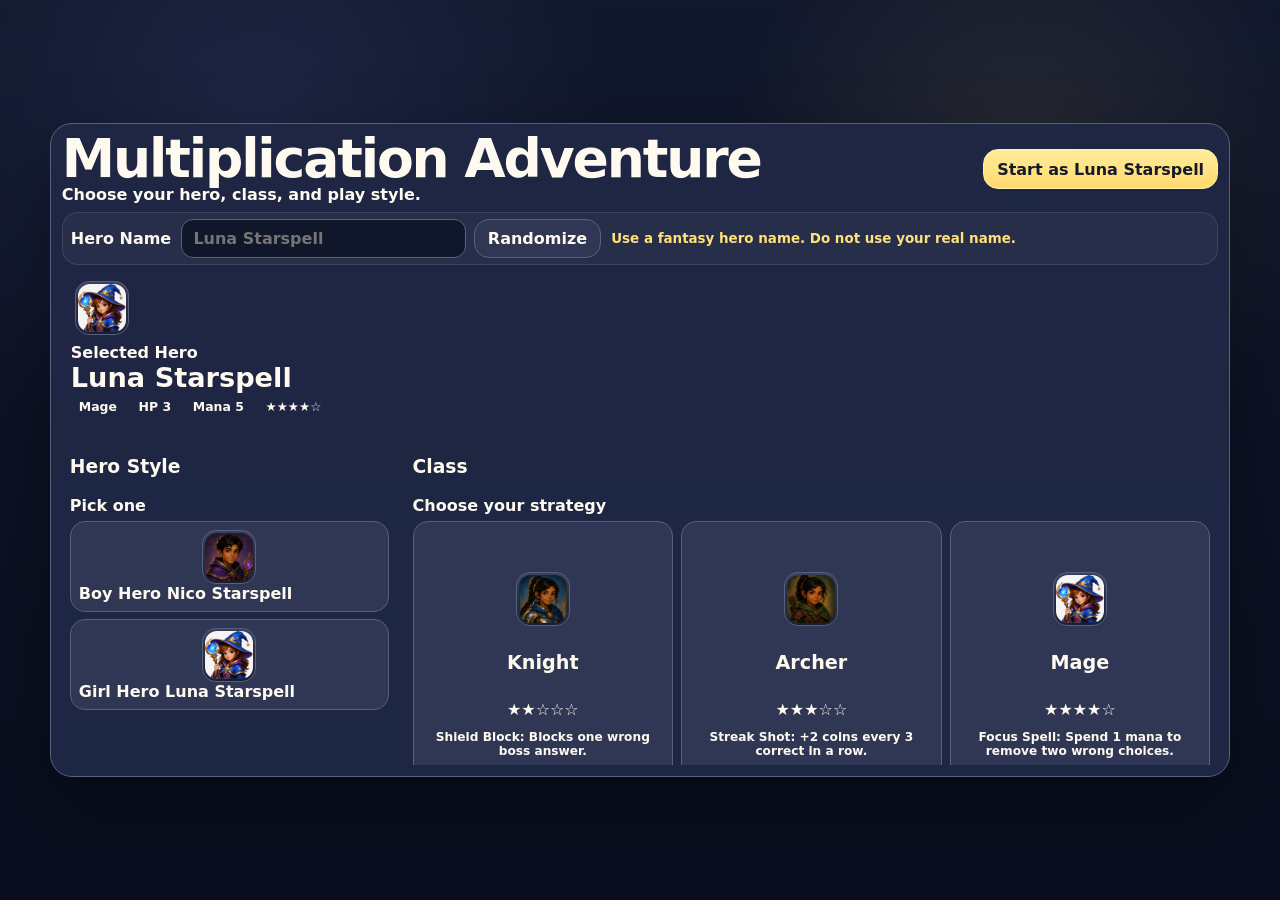
==== index.html @ 903a56d4 "Add files via upload" ====
<!doctype html>
<html lang="en">
<head>
  <meta charset="utf-8">
  <meta name="viewport" content="width=device-width, initial-scale=1">
  <title>Multiplication Adventure: Class Quest</title>
  <link rel="stylesheet" href="css/styles.css?v=29">
</head>
<body>
  <div id="app"></div>
  <script src="data/gameData.js?v=29"></script>
  <script src="js/storage.js?v=29"></script>
  <script src="js/mastery.js?v=29"></script>
  <script src="js/game.js?v=29"></script>
</body>
</html>
---- css/styles.css ----
:root{
  --bg:#0d1020;--panel:#202640;--panel2:#2c3350;--panel3:#38405f;--line:#56617f;
  --text:#fffaf0;--muted:#d6d2e6;--accent:#ffe07a;--accent2:#ffcf4a;--good:#4ee889;--bad:#ff6d7a;--warn:#ffe07a;
  --shadow:0 12px 35px #0008;--radius:18px;--font:system-ui,-apple-system,Segoe UI,Roboto,Arial,sans-serif;
}
*{box-sizing:border-box} html,body,#app{height:100%;margin:0} body{background:radial-gradient(circle at top,#1a2036,#0d1020 60%);color:var(--text);font-family:var(--font);font-weight:700;overflow:hidden}
button{font:inherit;font-weight:900;border:1px solid var(--line);border-radius:15px;background:#303754;color:var(--text);padding:.58rem .82rem;cursor:pointer}button:hover{filter:brightness(1.08)}button:disabled{opacity:.45;cursor:not-allowed}.primary{background:linear-gradient(#ffec9a,#ffda6d);color:#161a2a;border-color:#fff0a8}.danger{background:#6d3040;color:white}.ghost{background:#252b45}
.game{height:100dvh;display:grid;grid-template-rows:auto minmax(0,1fr) auto;gap:6px;padding:4px;overflow:hidden}.topbar,.statusbar{background:rgba(31,37,61,.98);border:1px solid var(--line);border-radius:18px;display:flex;align-items:center;justify-content:space-between;gap:8px;padding:6px 10px;min-height:54px}.top-left,.top-right,.statusbar{display:flex;gap:8px;align-items:center;flex-wrap:wrap}.statusbar{justify-content:space-around}.pill{display:inline-flex;align-items:center;gap:6px;border:1px solid var(--line);border-radius:999px;background:#2a304d;padding:.42rem .65rem;white-space:nowrap}.tiny-icon{width:22px;height:22px;object-fit:contain;background:#fff;border-radius:3px;vertical-align:middle}
.layout{min-height:0;display:grid;grid-template-columns:minmax(250px,21%) minmax(520px,1fr) minmax(280px,25%);gap:6px;overflow:hidden}.panel{min-height:0;display:grid;grid-template-rows:auto minmax(0,1fr);background:rgba(31,37,61,.96);border:1px solid var(--line);border-radius:18px;overflow:hidden}.panel-title{padding:8px 10px;border-bottom:1px solid var(--line);font-size:1.08rem;font-weight:1000}.panel-body{min-height:0;overflow:auto;padding:12px;-webkit-overflow-scrolling:touch}.center-panel .panel-body{padding:0}.center-pad{padding:12px;min-height:100%}.muted{color:var(--muted);font-weight:650}.good{color:var(--good);font-weight:1000}.bad{color:var(--bad);font-weight:1000}.warn{color:var(--warn);font-weight:1000}.divider{border-top:1px solid #ffffff22;margin:10px 0}.row{display:flex;align-items:center;gap:8px;flex-wrap:wrap}.stack{display:flex;flex-direction:column;gap:10px}.grid2{display:grid;grid-template-columns:repeat(2,minmax(0,1fr));gap:12px}.card{background:var(--panel2);border:1px solid var(--line);border-radius:18px;padding:12px}.card h3{margin:.3rem 0}.menu-card{min-height:190px;display:flex;flex-direction:column;gap:10px}.menu-art{height:92px;border-radius:14px;background:#39405e;display:flex;align-items:center;justify-content:center;overflow:hidden}.menu-art img{width:100%;height:100%;object-fit:cover}.menu-art.contain img{object-fit:contain;background:#fff}.gear-row{display:grid;grid-template-columns:minmax(85px,1fr) minmax(90px,1fr) auto;align-items:center;gap:8px;border-bottom:1px solid #ffffff20;padding:6px 0}.gear-row b{text-align:right}.gear-row img{width:24px;height:24px;object-fit:contain;background:#fff;border-radius:3px}
.hero-title{font-size:1.45rem;margin:.35rem 0}.hero-subtitle{font-size:.95rem;margin:.2rem 0}.portrait-stack{--pw:280px;--ph:150px;width:var(--pw);height:var(--ph);max-width:100%;position:relative;margin:auto;display:flex;align-items:center;justify-content:center;border:1px solid var(--line);border-radius:18px;background:linear-gradient(180deg,#424967,#2c3350);overflow:hidden}.portrait-stack.big{--pw:300px;--ph:158px}.portrait-stack.medium{--pw:230px;--ph:124px}.portrait-stack.small{--pw:150px;--ph:84px}.portrait-core{position:relative;z-index:3}.hero-img{width:calc(var(--ph)*.68);height:calc(var(--ph)*.68);object-fit:cover;border-radius:12px;box-shadow:0 4px 12px #0009}.aura-css{position:absolute;z-index:1;left:8%;right:8%;top:16%;bottom:16%;border-radius:999px;filter:blur(10px) saturate(1.35);opacity:.78;mix-blend-mode:screen;background:radial-gradient(ellipse at center,var(--aura1,#fff59d) 0 15%,var(--aura2,#ff7043) 42%,transparent 74%)}.frame-css{position:absolute;z-index:5;inset:7px;border-radius:15px;pointer-events:none}.frame-css:before{content:"";position:absolute;inset:0;border-radius:inherit;border:6px solid var(--frame1,#f2b93b);box-shadow:0 0 0 2px var(--frame2,#fff1a7) inset,0 0 12px var(--frame1,#f2b93b)}.frame-css:after{content:"";position:absolute;left:20%;right:20%;top:-2px;height:11px;border-radius:999px;background:linear-gradient(90deg,transparent,var(--frame2,#fff),transparent);box-shadow:0 calc(var(--ph) - 18px) 0 0 var(--frame2,#fff);opacity:.9}.trail-img{position:absolute;z-index:0;bottom:10%;left:12%;width:76%;height:30%;object-fit:fill;opacity:.65;pointer-events:none}.pet-img{position:absolute;z-index:6;right:4px;bottom:4px;width:38px;height:38px;object-fit:contain;filter:drop-shadow(0 3px 5px #0008)}
.aura-sparkle_aura{--aura1:#ffffff;--aura2:#fff176}.aura-fire_aura{--aura1:#ffd166;--aura2:#ff5a36}.aura-ice_aura{--aura1:#d9fbff;--aura2:#5bbcff}.aura-nature_aura{--aura1:#c5ff80;--aura2:#38d86d}.aura-lightning_aura{--aura1:#fff77a;--aura2:#55b7ff}.aura-shadow_aura{--aura1:#9b6bff;--aura2:#241133}.aura-royal_aura{--aura1:#ffe27a;--aura2:#8e55ff}.aura-rainbow_aura{--aura1:#ffed75;--aura2:#62d4ff}.aura-pink_sparkle_aura{--aura1:#ffd2f1;--aura2:#ff5cc8}.aura-galaxy_aura{--aura1:#74e4ff;--aura2:#6b3cff}.aura-bright_sparkle_aura{--aura1:#ffffff;--aura2:#ffe27a}
.frame-gold_frame{--frame1:#f2b93b;--frame2:#fff1a7}.frame-silver_frame{--frame1:#cfd7e8;--frame2:#fff}.frame-blue_frame{--frame1:#79b8ff;--frame2:#d8efff}.frame-green_frame{--frame1:#75e082;--frame2:#e1ffd8}.frame-purple_frame{--frame1:#b794ff;--frame2:#f0d9ff}.frame-pink_frame{--frame1:#ff96d5;--frame2:#ffe1f4}.frame-red_fire_frame{--frame1:#ff6a3d;--frame2:#ffd38a}.frame-ice_frame{--frame1:#9eeaff;--frame2:#fff}.frame-rainbow_frame{--frame1:#ffe266;--frame2:#8efcff}.frame-shadow_frame{--frame1:#6c4b93;--frame2:#c6a4ff}.frame-galaxy_frame{--frame1:#5d73ff;--frame2:#d78cff}
.icon-token{height:92px;width:92px;margin:auto;border-radius:14px;border:1px solid var(--line);background:#151a2c;display:flex;align-items:center;justify-content:center;overflow:hidden;position:relative}.icon-token img{max-width:100%;max-height:100%;object-fit:contain}.frame-token .frame-css{inset:14px;border-radius:10px}.frame-token .frame-css:before{border-width:5px}.frame-token .frame-css:after{display:none}.frame-token:after{content:"";position:absolute;inset:34% 22%;border:1px solid #ffffff25;border-radius:8px;background:#0b1020}.aura-token:before{content:"";position:absolute;inset:19%;border-radius:999px;filter:blur(6px);background:radial-gradient(ellipse at center,transparent 28%,var(--aura1,#fff176) 48%,var(--aura2,#ff7043) 70%,transparent 82%)}.aura-token:after{content:"";position:absolute;width:26%;height:26%;border-radius:999px;background:radial-gradient(circle,#fff,#fff0 70%)}
.tabs{display:flex;gap:7px;flex-wrap:wrap;margin-bottom:12px;position:sticky;top:0;z-index:4;background:rgba(31,37,61,.98);padding:4px 0 8px}.tabs button.active{outline:2px solid var(--accent);background:#3a4264}.item-grid,.inventory-grid,.area-grid{display:grid;grid-template-columns:repeat(auto-fill,minmax(175px,1fr));gap:10px}.item-card{min-height:240px;display:flex;flex-direction:column;gap:8px}.item-card.locked{opacity:.68;border-style:dashed}.item-card .primary{margin-top:auto}.shop-content{padding:12px}.shop-message{padding:12px;border:1px solid var(--line);background:#2c3350;border-radius:14px}
.scene-panel{height:100%;min-height:0;position:relative;overflow:hidden;background:#111827;background-size:cover;background-position:center;background-repeat:no-repeat}.scene-panel:before{content:"";position:absolute;inset:0;background:linear-gradient(180deg,#05081280,#050812d0);z-index:0}.scene-panel>*{position:relative;z-index:1}.battle-layout,.boss-layout{height:100%;min-height:0;padding:10px;display:grid;gap:8px;overflow:auto}.battle-layout{grid-template-rows:auto 105px minmax(280px,1fr)}.boss-layout{grid-template-rows:auto 24px 120px minmax(270px,1fr)}.area-label{display:flex;align-items:center;justify-content:center;text-align:center;border:1px solid var(--line);border-radius:999px;background:#303a5b;padding:.32rem .75rem;font-weight:1000}.fighters{border:1px solid var(--line);border-radius:18px;background:#0d1120c2;display:grid;grid-template-columns:1fr 70px 1fr;align-items:center;gap:10px;padding:8px;overflow:hidden}.fighter-box{height:88px;display:flex;flex-direction:column;align-items:center;justify-content:center;gap:4px;min-width:0}.versus{font-size:2rem;color:var(--accent);font-weight:1000;text-align:center;text-shadow:0 0 14px #ffe07a}.enemy-art{width:130px;height:88px;max-width:100%;display:flex;align-items:center;justify-content:center;border:1px solid #64709a55;border-radius:14px;background:linear-gradient(180deg,#3a4264,#26304f);overflow:hidden;position:relative}.enemy-art img{width:100%;height:100%;object-fit:contain}.enemy-fallback{display:none;position:absolute;inset:0;align-items:center;justify-content:center;text-align:center;padding:.4rem;color:#ffe07a;background:#27304d;font-weight:1000}.enemy-art.missing .enemy-fallback{display:flex}.boss-art{width:min(170px,100%);height:110px}.boss-hp{position:relative;border:1px solid #ffffff55;border-radius:999px;height:24px;overflow:hidden;background:#0008}.boss-fill{height:100%;background:linear-gradient(90deg,#ff4060,#ffb347,#ffe07a)}.boss-text{position:absolute;inset:0;display:flex;align-items:center;justify-content:center;font-weight:1000;text-shadow:0 2px 4px #000}.question-card{width:min(900px,100%);margin:0 auto;border:1px solid var(--line);background:#11162bd9;border-radius:20px;padding:12px 16px;text-align:center;align-self:start}.question{font-size:clamp(2.2rem,5vw,4rem);line-height:1;font-weight:1000;margin:10px 0}.answers{display:grid;grid-template-columns:repeat(2,minmax(0,1fr));gap:10px}.answers button{min-height:48px;font-size:1.1rem}.feedback{min-height:26px;margin-top:6px}.mastery-table{border-collapse:separate;border-spacing:4px;min-width:700px}.mastery-table th,.mastery-table td{border:1px solid var(--line);border-radius:8px;text-align:center;padding:7px;background:var(--panel2)}.m0{background:#f8f5ee!important;color:#222}.m1{background:#ffab57!important;color:#231000}.m2{background:#7cc8ff!important;color:#071526}.m3{background:#b79cff!important;color:#111}.m4{background:#4ae27b!important;color:#071c0b}
.modal-backdrop{position:fixed;inset:0;background:#000a;display:flex;align-items:center;justify-content:center;z-index:50;padding:16px}.modal{width:min(720px,96vw);max-height:88dvh;overflow:auto;background:var(--panel);border:1px solid var(--line);border-radius:22px;box-shadow:var(--shadow);padding:18px}.modal-actions{display:flex;gap:8px;justify-content:flex-end;flex-wrap:wrap;margin-top:14px}.preview-layout{display:grid;grid-template-columns:250px 1fr;gap:16px;align-items:center}.hero-select{min-height:100dvh;overflow:auto;padding:24px;display:flex;align-items:center;justify-content:center}.select-card{width:min(1220px,100%);background:rgba(31,37,61,.98);border:1px solid var(--line);border-radius:22px;box-shadow:var(--shadow);padding:22px}.select-card h1{font-size:clamp(2rem,4vw,4rem);margin:.2rem 0}.start-row{position:sticky;top:0;z-index:5;background:rgba(31,37,61,.98);padding:8px 0}.start-game-btn{font-size:1.1rem}.avatar-picks{display:flex;gap:12px;justify-content:center;flex-wrap:wrap;margin:12px 0}.choice-btn{min-width:200px;display:flex;flex-direction:column;align-items:center;gap:8px}.choice-btn.active,.class-choice.active{outline:3px solid var(--accent);background:#423b59}.class-choices{display:grid;grid-template-columns:repeat(3,minmax(0,1fr));gap:12px}.class-choice{padding:14px;background:var(--panel2);border:1px solid var(--line);border-radius:18px;display:flex;flex-direction:column;gap:8px}.mini-start{margin-top:auto}
@media(max-width:1100px){body{overflow:hidden}.layout{grid-template-columns:1fr}.topbar{flex-wrap:wrap}.top-left,.top-right{width:100%}.panel{min-height:260px}.hero-side{max-height:360px}.scene-panel{min-height:500px}.class-choices{grid-template-columns:1fr}.preview-layout{grid-template-columns:1fr}.answers{grid-template-columns:1fr}.statusbar{justify-content:flex-start;overflow:auto;flex-wrap:nowrap}.grid2{grid-template-columns:1fr}}
@media(max-height:740px) and (min-width:1100px){.battle-layout{grid-template-rows:auto 88px minmax(235px,1fr)}.boss-layout{grid-template-rows:auto 22px 98px minmax(235px,1fr)}.fighter-box{height:74px}.enemy-art{height:74px}.question{font-size:2.7rem}.answers button{min-height:40px}.question-card{padding:8px 12px}.portrait-stack.big{--pw:270px;--ph:136px}}


/* v20 panel rebuild: compact hero portrait + larger center panel */
.layout{grid-template-columns:150px minmax(0,1.7fr) 330px;}
.hero-mini-panel .panel-body{padding:8px;overflow:hidden;display:flex;align-items:flex-start;justify-content:center;}
.hero-mini-wrap{width:100%;display:flex;flex-direction:column;align-items:center;gap:6px;text-align:center;}
.hero-mini-name{font-weight:1000;font-size:.95rem;line-height:1.1;}
.hero-mini-class{font-size:.82rem;color:var(--muted);}
.portrait-stack.hero-mini{--pw:124px;--ph:104px;border-radius:15px;}
.portrait-stack.hero-mini .hero-img{width:72px;height:72px;border-radius:12px;}
.portrait-stack.battle-portrait{--pw:150px;--ph:94px;border-radius:16px;}
.portrait-stack.battle-portrait .hero-img{width:64px;height:64px;border-radius:12px;}
.quest-panel{min-width:0;}
.center-panel{min-width:0;}
.combat-screen{height:100%;min-height:0;display:grid;grid-template-rows:minmax(0,1fr) minmax(255px,1fr);padding:0;overflow:hidden;background-size:cover;background-position:center;}
.combat-screen:before{background:linear-gradient(180deg,#00000020,#000000a8);}
.combat-stage{position:relative;min-height:0;padding:10px 14px 6px 14px;display:grid;grid-template-rows:auto auto 1fr;gap:8px;align-items:stretch;background:transparent;overflow:hidden;}
.transparent-stage{background:transparent;}
.combat-area-badge{justify-self:start;align-self:start;border:1px solid #ffffff55;border-radius:999px;background:#0d112099;padding:.3rem .75rem;font-weight:1000;text-shadow:0 2px 4px #000;}
.combat-hp{width:100%;height:24px;align-self:start;}
.combat-fighters{height:100%;min-height:120px;display:grid;grid-template-columns:minmax(115px,1fr) 64px minmax(150px,1.15fr);gap:10px;align-items:center;}
.combat-hero,.combat-enemy{min-width:0;display:flex;flex-direction:column;align-items:center;justify-content:center;gap:5px;text-align:center;text-shadow:0 2px 4px #000;}
.combat-hero span{font-size:.9rem;max-width:100%;white-space:nowrap;overflow:hidden;text-overflow:ellipsis;}
.combat-versus{font-size:clamp(2rem,5vw,4rem);font-weight:1000;color:var(--accent);text-align:center;text-shadow:0 0 18px #000,0 0 16px #ffe07a;}
.combat-enemy .enemy-art{width:min(220px,100%);height:min(150px,24vh);background:#11182799;border-color:#ffffff30;}
.combat-enemy .boss-art{width:min(260px,100%);height:min(170px,26vh);}
.combat-question-zone{min-height:0;padding:10px 14px 14px;background:linear-gradient(180deg,#101528ee,#0c1020f7);border-top:1px solid #ffffff25;display:flex;align-items:center;justify-content:center;overflow:auto;}
.combat-question-zone .question-card{background:#11162bf2;box-shadow:0 10px 24px #0008;padding:10px 14px;margin:0;width:min(980px,100%);}
.combat-question-zone .question{font-size:clamp(2.2rem,6vh,4.1rem);margin:8px 0;}
.combat-question-zone .answers{gap:9px;}
.combat-question-zone .answers button{min-height:42px;}
.battle-layout,.boss-layout{display:contents;}
.fighters{height:auto;}
@media(max-width:1100px){
  .layout{grid-template-columns:92px minmax(0,1fr);grid-template-areas:"hero center" "quests center";}
  .hero-mini-panel{grid-area:hero;min-height:auto;max-height:180px;}
  .center-panel{grid-area:center;min-height:0;}
  .quest-panel{grid-area:quests;max-height:calc(100dvh - 260px);}
  .portrait-stack.hero-mini{--pw:76px;--ph:76px;}
  .portrait-stack.hero-mini .hero-img{width:58px;height:58px;}
  .hero-mini-name,.hero-mini-class{font-size:.68rem;}
  .combat-screen{min-height:520px;grid-template-rows:minmax(210px,42%) minmax(300px,58%);}
  .combat-fighters{grid-template-columns:1fr 42px 1fr;gap:5px;min-height:120px;}
  .combat-versus{font-size:2rem;}
  .combat-enemy .enemy-art{height:120px;}
  .combat-question-zone .answers{grid-template-columns:1fr;}
}
@media(max-height:720px) and (min-width:900px){
  .combat-screen{grid-template-rows:minmax(160px,45%) minmax(230px,55%);}
  .combat-stage{padding:7px 12px 4px;gap:5px;}
  .combat-fighters{min-height:100px;}
  .combat-enemy .enemy-art{height:110px;}
  .combat-question-zone{padding:8px 12px;}
  .combat-question-zone .question-card{padding:8px 12px;}
  .combat-question-zone .question{font-size:2.7rem;}
  .combat-question-zone .answers button{min-height:38px;}
}


/* v21: responsive start screen fix; one start button only */
.hero-select{
  height:100dvh;
  min-height:0;
  overflow:hidden;
  padding:clamp(8px,1.4vw,16px);
  display:flex;
  align-items:center;
  justify-content:center;
}
.select-card{
  width:min(1180px,100%);
  height:calc(100dvh - clamp(16px,2.8vw,32px));
  max-height:760px;
  min-height:0;
  padding:clamp(12px,1.8vw,22px);
  display:grid;
  grid-template-rows:auto auto 1fr;
  gap:clamp(8px,1.2vw,14px);
  overflow:hidden;
}
.select-card h1{
  font-size:clamp(2rem,5.2vw,4rem);
  line-height:.98;
  margin:0;
}
.select-topline{
  display:flex;
  align-items:center;
  justify-content:space-between;
  gap:12px;
  flex-wrap:wrap;
}
.select-topline p{margin:0;}
.start-row{position:static;background:transparent;padding:0;}
.start-game-btn{white-space:nowrap;padding:.65rem 1rem;}
.avatar-picks{
  display:grid;
  grid-template-columns:repeat(2,minmax(160px,240px));
  justify-content:center;
  gap:10px;
  margin:0;
}
.choice-btn{
  min-height:0;
  padding:8px;
}
.choice-btn .portrait-stack,.choice-btn .portrait-select,.choice-btn img{
  width:68px!important;
  height:68px!important;
}
.class-choices{
  min-height:0;
  overflow:hidden;
  display:grid;
  grid-template-columns:repeat(3,minmax(0,1fr));
  gap:10px;
}
.class-choice{
  min-height:0;
  overflow:hidden;
  padding:clamp(10px,1.4vw,18px);
  display:grid;
  grid-template-rows:auto auto auto 1fr auto;
  gap:clamp(5px,.8vw,10px);
  align-content:start;
}
.class-choice .portrait-stack,.class-choice .portrait-select,.class-choice img{
  width:clamp(72px,8vh,96px)!important;
  height:clamp(72px,8vh,96px)!important;
}
.class-choice h2{font-size:clamp(1.25rem,2vw,1.8rem);line-height:1;margin:.1rem 0;}
.class-choice p{font-size:clamp(.9rem,1.25vw,1rem);line-height:1.25;margin:.1rem 0;}
.class-choice .mini-start{display:none!important;}
@media(max-height:720px){
  .select-card{gap:7px;padding:12px;}
  .select-card h1{font-size:clamp(1.8rem,4.8vw,3.2rem);}
  .avatar-picks{gap:8px;}
  .class-choice{gap:5px;padding:10px;}
  .class-choice p.muted{display:none;}
  .class-choice .portrait-stack,.class-choice .portrait-select,.class-choice img{width:68px!important;height:68px!important;}
}
@media(max-width:900px){
  .hero-select{overflow:auto;align-items:flex-start;}
  .select-card{height:auto;max-height:none;overflow:visible;}
  .class-choices{grid-template-columns:1fr;overflow:visible;}
}


/* v22 asset rebuild: real portrait frame PNGs + battle-model aura spritesheets */
.portrait-frame-img{
  position:absolute;
  z-index:5;
  inset:0;
  width:100%;
  height:100%;
  object-fit:fill;
  pointer-events:none;
}
.battle-hero-stack{
  position:relative;
  width:min(280px,100%,32vh);
  aspect-ratio:1/1;
  margin:auto;
  overflow:visible;
  flex:0 0 auto;
  filter:drop-shadow(0 10px 18px #000a);
}
.battle-hero-stack.preview-battle{
  width:min(390px,76vw);
}
.battle-hero-stack.icon-battle{
  width:88px;
}
.battle-hero-img{
  position:absolute;
  z-index:3;
  inset:0;
  width:100%;
  height:100%;
  object-fit:contain;
  pointer-events:none;
}
.battle-aura-sprite{
  position:absolute;
  z-index:1;
  inset:0;
  background-repeat:no-repeat;
  background-size:1000% 100%;
  background-position:0% 0%;
  animation:auraSpritePulse 900ms steps(10) infinite;
  pointer-events:none;
}
.battle-legacy-aura{
  position:absolute;
  z-index:1;
  inset:17%;
  pointer-events:none;
}
.aura-shop-sprite{
  width:86px;
  height:86px;
  background-repeat:no-repeat;
  background-size:1000% 100%;
  background-position:0% 0%;
  animation:auraSpritePulse 900ms steps(10) infinite;
  transform:scale(1.45);
}
@keyframes auraSpritePulse{
  from{background-position:0% 0%;}
  to{background-position:100% 0%;}
}
.preview-layout .battle-hero-stack{
  margin:0 auto;
}
.combat-hero .battle-hero-stack{
  max-height:100%;
}
.combat-hero span{
  margin-top:-6px;
}
@media(max-width:1100px){
  .battle-hero-stack{width:min(180px,42vw,28vh);}
  .battle-hero-stack.preview-battle{width:min(310px,76vw);}
}
@media(max-height:720px) and (min-width:900px){
  .battle-hero-stack{width:min(210px,28vh);}
}


/* v23 character select scaling + portrait visibility fix */
.hero-select{
  min-height:100dvh;
  height:100dvh;
  width:100vw;
  display:flex;
  align-items:center;
  justify-content:center;
  padding:clamp(6px,1.4vh,16px);
  overflow:hidden;
}
.select-card{
  width:min(94vw,980px);
  max-height:calc(100dvh - 14px);
  overflow:hidden;
  padding:clamp(14px,2vh,24px);
  border-radius:18px;
  display:grid;
  grid-template-rows:auto auto minmax(0,auto) minmax(0,1fr);
}
.select-card h1{
  font-size:clamp(2rem,5vw,3.35rem);
  line-height:1;
  margin:0 0 clamp(8px,1.2vh,14px);
}
.select-topline{
  display:flex;
  align-items:center;
  justify-content:space-between;
  gap:12px;
  margin-bottom:clamp(8px,1.4vh,14px);
}
.select-topline p{
  margin:0;
}
.start-game-btn{
  flex:0 0 auto;
  white-space:nowrap;
}
.avatar-picks{
  display:grid;
  grid-template-columns:repeat(2,minmax(120px,180px));
  justify-content:center;
  gap:clamp(8px,1.2vw,12px);
  margin-bottom:clamp(8px,1.4vh,12px);
}
.choice-btn{
  min-height:0;
  padding:clamp(8px,1.3vh,12px);
}
.class-choices{
  min-height:0;
  display:grid;
  grid-template-columns:repeat(3,minmax(0,1fr));
  gap:clamp(8px,1.2vw,12px);
}
.class-choice{
  min-height:0;
  padding:clamp(10px,1.5vh,14px);
  display:grid;
  grid-template-rows:auto auto auto auto auto;
  align-content:start;
}
.class-choice h2{
  font-size:clamp(1.25rem,2.3vw,1.65rem);
  margin:clamp(4px,.8vh,8px) 0;
}
.class-choice p{
  margin:clamp(3px,.7vh,6px) 0;
  line-height:1.2;
}
.hero-select .portrait-stack.medium{
  --pw:96px;
  --ph:82px;
  border-radius:14px;
}
.hero-select .portrait-stack.medium .hero-img{
  width:70px;
  height:70px;
  object-fit:cover;
  border-radius:12px;
  display:block;
}
.choice-btn .portrait-stack.medium{
  --pw:78px;
  --ph:70px;
}
.choice-btn .portrait-stack.medium .hero-img{
  width:58px;
  height:58px;
}
@media(max-height:720px){
  .select-card{
    width:min(94vw,920px);
    padding:10px 14px;
  }
  .select-card h1{
    font-size:clamp(1.85rem,4.4vw,2.85rem);
    margin-bottom:6px;
  }
  .avatar-picks{
    grid-template-columns:repeat(2,minmax(105px,150px));
    gap:7px;
    margin-bottom:7px;
  }
  .class-choices{
    gap:7px;
  }
  .class-choice{
    padding:9px;
  }
  .class-choice h2{
    font-size:1.25rem;
    margin:3px 0;
  }
  .class-choice p{
    font-size:.78rem;
    margin:3px 0;
  }
  .hero-select .portrait-stack.medium{
    --pw:80px;
    --ph:66px;
  }
  .hero-select .portrait-stack.medium .hero-img{
    width:56px;
    height:56px;
  }
  .choice-btn .portrait-stack.medium{
    --pw:68px;
    --ph:58px;
  }
  .choice-btn .portrait-stack.medium .hero-img{
    width:48px;
    height:48px;
  }
}
@media(max-width:760px){
  .select-card{
    width:96vw;
    max-height:calc(100dvh - 10px);
    overflow:auto;
  }
  .select-topline{
    align-items:stretch;
    flex-direction:column;
  }
  .start-game-btn{
    width:100%;
  }
  .class-choices{
    grid-template-columns:1fr;
  }
  .avatar-picks{
    grid-template-columns:1fr 1fr;
  }
}


/* v24 aura correction: auras are battle-only and must use real spritesheet assets */
.portrait-stack .aura-css,
.hero-mini-wrap .aura-css{
  display:none !important;
}


/* v28 combined rebuild: responsive select, no-scroll battle, modals, potions, mastery, aura frames */
.hero-actions{
  display:grid;
  grid-template-columns:1fr;
  gap:6px;
  width:100%;
  margin-top:10px;
}
.hero-actions button{
  padding:.45rem .5rem;
  border-radius:12px;
  font-size:.85rem;
}
.rest-card{
  margin-bottom:10px;
}
.side-action-modal,
.inventory-modal,
.item-preview-modal,
.round-summary-modal,
.answer-result-modal{
  width:min(760px,94vw);
}
.modal-stack{
  display:grid;
  gap:8px;
  max-height:min(54vh,460px);
  overflow:auto;
  padding-right:4px;
}
.potion-row,
.inventory-modal-card{
  display:grid;
  grid-template-columns:auto minmax(0,1fr) auto auto;
  align-items:center;
  gap:10px;
}
.potion-icon,
.potion-token{
  font-size:2rem;
  display:flex;
  align-items:center;
  justify-content:center;
}
.answer-result-modal{
  text-align:center;
  width:min(430px,90vw);
}
.answer-result-modal h2{
  margin-top:0;
}
.answer-correction{
  font-size:1.35rem;
  font-weight:900;
}
.summary-grid{
  display:grid;
  grid-template-columns:repeat(4,minmax(0,1fr));
  gap:10px;
}
.summary-grid .card{
  text-align:center;
}
.summary-grid .card span{
  display:block;
  font-size:1.3rem;
  font-weight:900;
  margin-top:4px;
}

/* v28 aura spritesheet: show one frame through a clipped viewport, never the whole strip */
.battle-hero-stack{
  position:relative;
  overflow:visible;
}
.battle-aura-viewport{
  position:absolute;
  inset:0;
  z-index:1;
  overflow:hidden;
  pointer-events:none;
}
.battle-aura-sprite{
  position:absolute !important;
  inset:0 !important;
  width:100% !important;
  height:100% !important;
  background-repeat:no-repeat !important;
  background-size:1000% 100% !important;
  background-position:0% 0% !important;
  animation:auraSpritePulse 900ms steps(10,end) infinite !important;
}
.battle-hero-img{
  position:absolute;
  z-index:3;
}
.aura-preview-box{
  width:280px;
  height:280px;
  max-width:100%;
  border:1px solid var(--line);
  border-radius:18px;
  background:radial-gradient(circle at center,#27304d,#11172a 70%);
  display:flex;
  align-items:center;
  justify-content:center;
  overflow:hidden;
  position:relative;
}
.aura-preview-box .battle-hero-stack{
  width:255px;
  height:255px;
  max-width:255px;
}
.aura-shop-sprite{
  width:86px;
  height:86px;
  overflow:hidden;
  position:relative;
}
.aura-shop-frame{
  position:absolute;
  inset:0;
  width:100%;
  height:100%;
  background-repeat:no-repeat;
  background-size:1000% 100%;
  background-position:0 0;
  animation:auraSpritePulse 900ms steps(10,end) infinite;
}
@keyframes auraSpritePulse{
  from{background-position:0% 0%;}
  to{background-position:100% 0%;}
}

/* v28 battle screen: center panel should not require scrolling during questions */
.center-panel .panel-body{
  overflow:hidden;
}
.combat-screen{
  height:100%;
  min-height:0;
  display:grid !important;
  grid-template-rows:minmax(165px,42%) minmax(0,1fr);
  overflow:hidden !important;
}
.combat-stage{
  min-height:0 !important;
  overflow:hidden !important;
}
.combat-question-zone{
  min-height:0;
  overflow:hidden;
  display:flex;
  align-items:center;
  justify-content:center;
  padding:8px 16px 12px;
}
.question-card{
  max-height:100%;
  overflow:hidden;
}
.question-card .question{
  font-size:clamp(2.1rem,5vw,4.5rem);
  line-height:1;
}
.answers{
  display:grid;
  grid-template-columns:repeat(2,minmax(0,1fr));
  gap:10px;
}
.answers button{
  min-height:44px;
}

/* v28 character select full-screen compact redesign */
.hero-select.select-v28{
  width:100vw;
  height:100dvh;
  min-height:100dvh;
  padding:clamp(8px,1.3vh,16px);
  display:flex;
  align-items:center;
  justify-content:center;
  overflow:hidden;
  background:
    radial-gradient(circle at 20% 15%, rgba(90,110,180,.18), transparent 28%),
    radial-gradient(circle at 80% 20%, rgba(255,222,120,.10), transparent 24%),
    linear-gradient(180deg,#11182d,#090d1d);
}
.select-v28 .select-shell{
  width:min(1180px,96vw);
  height:auto;
  max-height:calc(100dvh - 16px);
  border:1px solid var(--line);
  border-radius:22px;
  background:rgba(31,39,68,.96);
  box-shadow:0 24px 70px rgba(0,0,0,.38);
  padding:clamp(12px,1.8vh,22px);
  display:grid;
  grid-template-rows:auto auto auto minmax(0,1fr);
  gap:clamp(8px,1.2vh,12px);
  overflow:hidden;
}
.select-v28 .select-header-v26{
  display:grid;
  grid-template-columns:minmax(0,1fr) auto;
  align-items:start;
  gap:16px;
}
.select-v28 h1{
  margin:0;
  font-size:clamp(2rem,4.5vw,3.6rem);
  line-height:.95;
  letter-spacing:-.04em;
}
.name-panel-v28{
  display:grid;
  grid-template-columns:auto minmax(260px,420px) minmax(180px,1fr);
  align-items:center;
  gap:10px;
  padding:8px 10px;
  border:1px solid rgba(255,255,255,.10);
  border-radius:16px;
  background:rgba(255,255,255,.04);
}
.name-input-row-v28{
  display:grid;
  grid-template-columns:minmax(0,1fr) auto;
  gap:8px;
}
.name-input-row-v28 input{
  width:100%;
  border:1px solid var(--line);
  border-radius:12px;
  background:#11172a;
  color:var(--text);
  font:inherit;
  font-weight:900;
  padding:.55rem .7rem;
}
.real-name-warning-v28{
  margin:0;
  color:var(--warn);
  font-size:.84rem;
  font-weight:900;
}
.select-v28 .selected-hero-card-v26{
  min-height:0;
  padding:10px;
}
.select-v28 .selected-hero-info-v26 p{
  margin:5px 0 0;
}
.select-v28 .select-options-grid-v26{
  min-height:0;
  display:grid;
  grid-template-columns:minmax(250px,.8fr) minmax(0,1.7fr);
  gap:10px;
}
.select-v28 .select-panel-v26{
  min-height:0;
  overflow:hidden;
  padding:10px;
}
.select-v28 .gender-grid-v26{
  display:grid;
  grid-template-columns:1fr;
  gap:8px;
}
.select-v28 .class-grid-v26{
  display:grid;
  grid-template-columns:repeat(3,minmax(0,1fr));
  gap:8px;
}
.select-v28 .gender-choice-v26,
.select-v28 .class-choice-v26{
  min-height:0;
  padding:9px;
}
.select-v28 .class-choice-v26 p{
  font-size:clamp(.76rem,1vw,.92rem);
  line-height:1.18;
}
.select-v28 .portrait-stack.medium{
  --pw:68px;
  --ph:68px;
}
.select-v28 .portrait-stack.medium .hero-img{
  width:60px;
  height:60px;
  object-fit:cover;
  border-radius:12px;
}
@media(max-height:760px){
  .select-v28 .select-shell{
    padding:8px 12px;
    gap:7px;
  }
  .select-v28 h1{
    font-size:clamp(1.7rem,4vw,2.7rem);
  }
  .select-subtitle,
  .select-v28 .selected-hero-info-v26 p{
    display:none;
  }
  .name-panel-v28{
    grid-template-columns:auto minmax(220px,1fr) minmax(160px,1fr);
    padding:6px 8px;
  }
  .select-v28 .selected-portrait-wrap-v26{
    width:68px;
    height:68px;
  }
  .select-v28 .portrait-stack.medium{
    --pw:58px;
    --ph:58px;
  }
  .select-v28 .portrait-stack.medium .hero-img{
    width:52px;
    height:52px;
  }
  .select-v28 .class-choice-v26 p{
    font-size:.74rem;
  }
  .select-v28 .stat-row-v26 span{
    font-size:.72rem;
  }
}
@media(max-width:900px){
  .hero-select.select-v28{
    align-items:flex-start;
    overflow:auto;
  }
  .select-v28 .select-shell{
    max-height:none;
    min-height:calc(100dvh - 16px);
    overflow:visible;
  }
  .select-v28 .select-header-v26,
  .name-panel-v28,
  .select-v28 .select-options-grid-v26{
    grid-template-columns:1fr;
  }
  .start-game-btn-v26{
    width:100%;
  }
  .select-v28 .gender-grid-v26{
    grid-template-columns:1fr 1fr;
  }
  .select-v28 .class-grid-v26{
    grid-template-columns:1fr;
  }
}
@media(max-width:560px){
  .select-v28 .gender-grid-v26{
    grid-template-columns:1fr;
  }
}

/* v27 mastery retained */
.mastery-screen-v27{
  display:flex;
  flex-direction:column;
  gap:12px;
  min-height:0;
}
.mastery-summary-v27{
  display:grid;
  grid-template-columns:repeat(4,minmax(0,1fr));
  gap:10px;
}
.mastery-summary-v27 .card{
  display:flex;
  flex-direction:column;
  gap:4px;
  min-height:0;
  padding:12px;
}
.mastery-summary-v27 .card b{
  font-size:.9rem;
  color:var(--muted);
}
.mastery-summary-v27 .card span{
  font-size:1.15rem;
  font-weight:900;
  overflow-wrap:anywhere;
}
.mastery-focus-card-v27 span{
  font-size:1rem !important;
}
.mastery-table-wrap-v27{
  overflow:auto;
  max-width:100%;
  border-radius:14px;
}
.mastery-table td .fact-product{
  display:block;
  font-size:clamp(.9rem,1.4vw,1.25rem);
  font-weight:900;
  line-height:1;
}
.mastery-table td{
  text-align:center;
  vertical-align:middle;
}
@media(max-width:900px){
  .mastery-summary-v27{grid-template-columns:repeat(2,minmax(0,1fr));}
  .summary-grid{grid-template-columns:repeat(2,minmax(0,1fr));}
}
@media(max-width:560px){
  .mastery-summary-v27{grid-template-columns:1fr;}
  .summary-grid{grid-template-columns:1fr;}
  .potion-row,.inventory-modal-card{grid-template-columns:auto minmax(0,1fr); }
}


/* v29 fixes: scroll normal screens, keep combat no-scroll, optimize select, JS-driven aura frames */
.center-panel .panel-body.scroll-body{
  overflow:auto !important;
  padding:0 0 22px 0 !important;
}
.center-panel .panel-body.combat-body{
  overflow:hidden !important;
  padding:0 !important;
}
.scroll-body .center-pad,
.scroll-body .shop-content{
  padding-bottom:34px !important;
}
.combat-body .combat-screen{
  height:100%;
  max-height:100%;
  overflow:hidden !important;
}
.battle-aura-sprite,
.aura-shop-frame{
  animation:none !important;
  background-repeat:no-repeat !important;
  background-size:1000% 100% !important;
}
.battle-aura-viewport,
.aura-shop-sprite{
  overflow:hidden !important;
}
.potion-token img,
.potion-icon img{
  width:58px;
  height:58px;
  object-fit:contain;
}

/* tighter character select; reduce empty space and make lower choices fill the container */
.hero-select.select-v28{
  padding:clamp(6px,1vh,12px) !important;
}
.select-v28 .select-shell{
  width:min(1180px,96vw) !important;
  max-height:calc(100dvh - 12px) !important;
  padding:clamp(8px,1.2vh,14px) !important;
  gap:clamp(6px,.9vh,9px) !important;
  grid-template-rows:auto auto auto minmax(0,1fr) !important;
}
.select-v28 .select-header-v26{
  align-items:center !important;
}
.select-v28 h1{
  font-size:clamp(2rem,4.2vw,3.35rem) !important;
  line-height:.9 !important;
}
.select-v28 .select-subtitle{
  margin:2px 0 0 !important;
}
.select-v28 .name-panel-v28{
  padding:6px 8px !important;
  min-height:0 !important;
}
.select-v28 .selected-hero-card-v26{
  min-height:0 !important;
  padding:7px 9px !important;
  grid-template-columns:auto minmax(0,1fr) !important;
  align-items:center !important;
}
.select-v28 .selected-portrait-wrap-v26{
  width:62px !important;
  height:62px !important;
}
.select-v28 .selected-hero-info-v26 h2{
  margin:0 0 3px !important;
  font-size:clamp(1.25rem,2.2vw,1.7rem) !important;
}
.select-v28 .selected-hero-info-v26 p{
  display:none !important;
}
.select-v28 .selected-meta-v26{
  gap:5px !important;
}
.select-v28 .selected-meta-v26 span{
  padding:3px 8px !important;
  font-size:.78rem !important;
}
.select-v28 .select-options-grid-v26{
  min-height:0 !important;
  grid-template-columns:minmax(245px,.72fr) minmax(0,1.75fr) !important;
  gap:8px !important;
}
.select-v28 .select-panel-v26{
  padding:8px !important;
  min-height:0 !important;
}
.select-v28 .panel-heading-v26{
  margin-bottom:6px !important;
}
.select-v28 .gender-grid-v26{
  gap:7px !important;
}
.select-v28 .gender-choice-v26{
  min-height:76px !important;
  padding:8px !important;
  grid-template-columns:auto minmax(0,1fr) !important;
  text-align:left !important;
}
.select-v28 .class-grid-v26{
  gap:8px !important;
  height:100% !important;
}
.select-v28 .class-choice-v26{
  min-height:0 !important;
  padding:8px !important;
  align-content:start !important;
  gap:5px !important;
}
.select-v28 .class-top-v26{
  gap:8px !important;
}
.select-v28 .class-top-v26 h4{
  font-size:clamp(1rem,1.5vw,1.25rem) !important;
}
.select-v28 .class-choice-v26 p{
  font-size:clamp(.72rem,.95vw,.88rem) !important;
  line-height:1.15 !important;
}
.select-v28 .portrait-stack.medium{
  --pw:54px !important;
  --ph:54px !important;
}
.select-v28 .portrait-stack.medium .hero-img{
  width:48px !important;
  height:48px !important;
}
@media(max-height:760px){
  .select-v28 .select-shell{
    padding:6px 10px !important;
    gap:5px !important;
  }
  .select-v28 h1{
    font-size:clamp(1.65rem,3.7vw,2.6rem) !important;
  }
  .select-v28 .name-panel-v28{
    grid-template-columns:auto minmax(190px,1fr) minmax(150px,1fr) !important;
    padding:5px 7px !important;
  }
  .real-name-warning-v28{
    font-size:.75rem !important;
  }
  .select-v28 .selected-hero-card-v26{
    padding:5px 7px !important;
  }
  .select-v28 .selected-portrait-wrap-v26{
    width:52px !important;
    height:52px !important;
  }
  .select-v28 .portrait-stack.medium{
    --pw:46px !important;
    --ph:46px !important;
  }
  .select-v28 .portrait-stack.medium .hero-img{
    width:42px !important;
    height:42px !important;
  }
  .select-v28 .gender-choice-v26{
    min-height:62px !important;
  }
  .select-v28 .class-choice-v26 p{
    font-size:.68rem !important;
  }
}
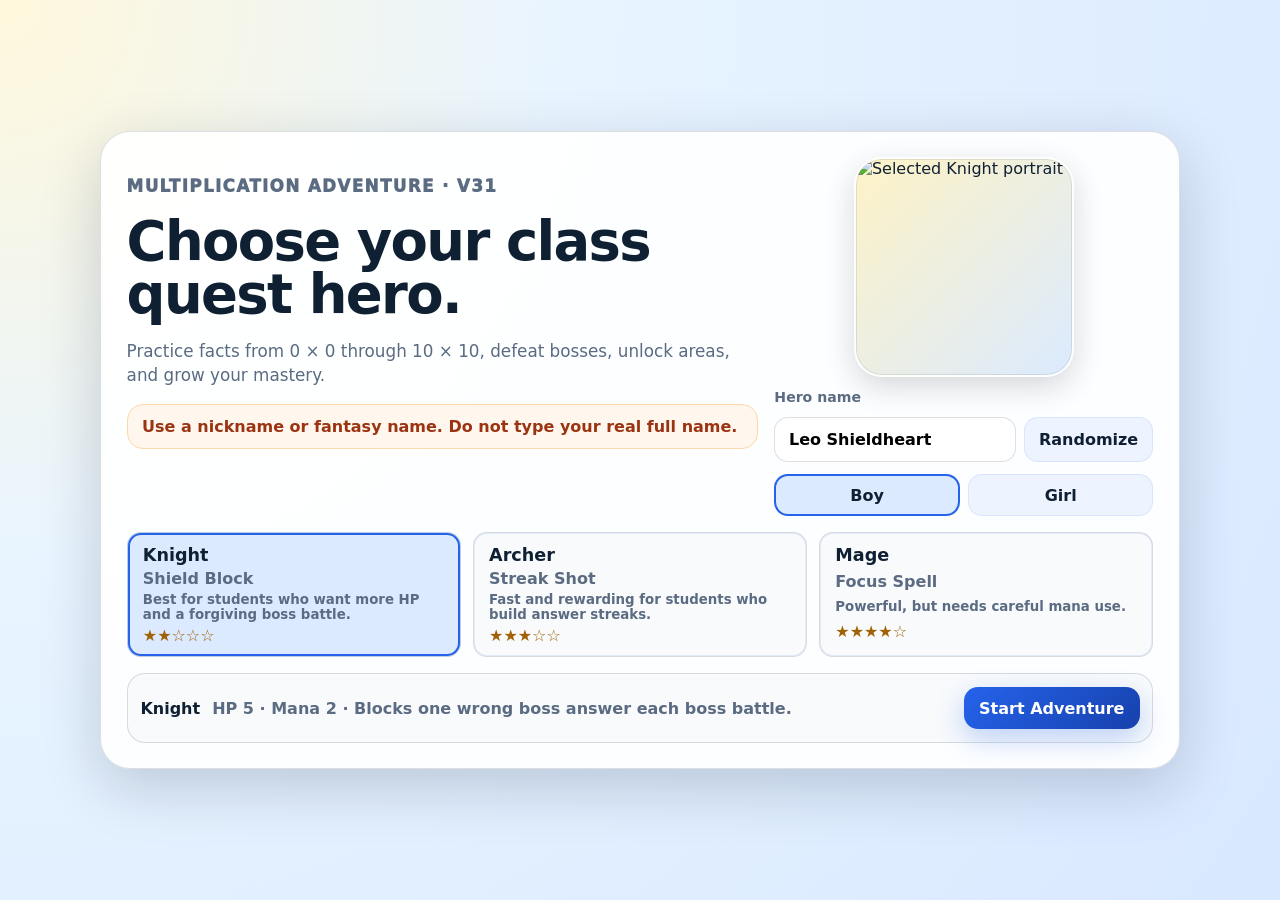
==== commit 309f97c3: "Add files via upload" ====
--- a/index.html
+++ b/index.html
@@ -1,16 +1,18 @@
 <!doctype html>
 <html lang="en">
 <head>
-  <meta charset="utf-8">
-  <meta name="viewport" content="width=device-width, initial-scale=1">
+  <meta charset="utf-8" />
+  <meta name="viewport" content="width=device-width, initial-scale=1, viewport-fit=cover" />
   <title>Multiplication Adventure: Class Quest</title>
-  <link rel="stylesheet" href="css/styles.css?v=29">
+  <link rel="stylesheet" href="css/styles.css?v=31" />
 </head>
 <body>
-  <div id="app"></div>
-  <script src="data/gameData.js?v=29"></script>
-  <script src="js/storage.js?v=29"></script>
-  <script src="js/mastery.js?v=29"></script>
-  <script src="js/game.js?v=29"></script>
+  <div id="app" aria-live="polite"></div>
+  <div id="modal-root"></div>
+
+  <script src="data/gameData.js?v=31"></script>
+  <script src="js/storage.js?v=31"></script>
+  <script src="js/mastery.js?v=31"></script>
+  <script src="js/game.js?v=31"></script>
 </body>
 </html>
--- a/css/styles.css
+++ b/css/styles.css
@@ -1,999 +1,1260 @@
-:root{
-  --bg:#0d1020;--panel:#202640;--panel2:#2c3350;--panel3:#38405f;--line:#56617f;
-  --text:#fffaf0;--muted:#d6d2e6;--accent:#ffe07a;--accent2:#ffcf4a;--good:#4ee889;--bad:#ff6d7a;--warn:#ffe07a;
-  --shadow:0 12px 35px #0008;--radius:18px;--font:system-ui,-apple-system,Segoe UI,Roboto,Arial,sans-serif;
-}
-*{box-sizing:border-box} html,body,#app{height:100%;margin:0} body{background:radial-gradient(circle at top,#1a2036,#0d1020 60%);color:var(--text);font-family:var(--font);font-weight:700;overflow:hidden}
-button{font:inherit;font-weight:900;border:1px solid var(--line);border-radius:15px;background:#303754;color:var(--text);padding:.58rem .82rem;cursor:pointer}button:hover{filter:brightness(1.08)}button:disabled{opacity:.45;cursor:not-allowed}.primary{background:linear-gradient(#ffec9a,#ffda6d);color:#161a2a;border-color:#fff0a8}.danger{background:#6d3040;color:white}.ghost{background:#252b45}
-.game{height:100dvh;display:grid;grid-template-rows:auto minmax(0,1fr) auto;gap:6px;padding:4px;overflow:hidden}.topbar,.statusbar{background:rgba(31,37,61,.98);border:1px solid var(--line);border-radius:18px;display:flex;align-items:center;justify-content:space-between;gap:8px;padding:6px 10px;min-height:54px}.top-left,.top-right,.statusbar{display:flex;gap:8px;align-items:center;flex-wrap:wrap}.statusbar{justify-content:space-around}.pill{display:inline-flex;align-items:center;gap:6px;border:1px solid var(--line);border-radius:999px;background:#2a304d;padding:.42rem .65rem;white-space:nowrap}.tiny-icon{width:22px;height:22px;object-fit:contain;background:#fff;border-radius:3px;vertical-align:middle}
-.layout{min-height:0;display:grid;grid-template-columns:minmax(250px,21%) minmax(520px,1fr) minmax(280px,25%);gap:6px;overflow:hidden}.panel{min-height:0;display:grid;grid-template-rows:auto minmax(0,1fr);background:rgba(31,37,61,.96);border:1px solid var(--line);border-radius:18px;overflow:hidden}.panel-title{padding:8px 10px;border-bottom:1px solid var(--line);font-size:1.08rem;font-weight:1000}.panel-body{min-height:0;overflow:auto;padding:12px;-webkit-overflow-scrolling:touch}.center-panel .panel-body{padding:0}.center-pad{padding:12px;min-height:100%}.muted{color:var(--muted);font-weight:650}.good{color:var(--good);font-weight:1000}.bad{color:var(--bad);font-weight:1000}.warn{color:var(--warn);font-weight:1000}.divider{border-top:1px solid #ffffff22;margin:10px 0}.row{display:flex;align-items:center;gap:8px;flex-wrap:wrap}.stack{display:flex;flex-direction:column;gap:10px}.grid2{display:grid;grid-template-columns:repeat(2,minmax(0,1fr));gap:12px}.card{background:var(--panel2);border:1px solid var(--line);border-radius:18px;padding:12px}.card h3{margin:.3rem 0}.menu-card{min-height:190px;display:flex;flex-direction:column;gap:10px}.menu-art{height:92px;border-radius:14px;background:#39405e;display:flex;align-items:center;justify-content:center;overflow:hidden}.menu-art img{width:100%;height:100%;object-fit:cover}.menu-art.contain img{object-fit:contain;background:#fff}.gear-row{display:grid;grid-template-columns:minmax(85px,1fr) minmax(90px,1fr) auto;align-items:center;gap:8px;border-bottom:1px solid #ffffff20;padding:6px 0}.gear-row b{text-align:right}.gear-row img{width:24px;height:24px;object-fit:contain;background:#fff;border-radius:3px}
-.hero-title{font-size:1.45rem;margin:.35rem 0}.hero-subtitle{font-size:.95rem;margin:.2rem 0}.portrait-stack{--pw:280px;--ph:150px;width:var(--pw);height:var(--ph);max-width:100%;position:relative;margin:auto;display:flex;align-items:center;justify-content:center;border:1px solid var(--line);border-radius:18px;background:linear-gradient(180deg,#424967,#2c3350);overflow:hidden}.portrait-stack.big{--pw:300px;--ph:158px}.portrait-stack.medium{--pw:230px;--ph:124px}.portrait-stack.small{--pw:150px;--ph:84px}.portrait-core{position:relative;z-index:3}.hero-img{width:calc(var(--ph)*.68);height:calc(var(--ph)*.68);object-fit:cover;border-radius:12px;box-shadow:0 4px 12px #0009}.aura-css{position:absolute;z-index:1;left:8%;right:8%;top:16%;bottom:16%;border-radius:999px;filter:blur(10px) saturate(1.35);opacity:.78;mix-blend-mode:screen;background:radial-gradient(ellipse at center,var(--aura1,#fff59d) 0 15%,var(--aura2,#ff7043) 42%,transparent 74%)}.frame-css{position:absolute;z-index:5;inset:7px;border-radius:15px;pointer-events:none}.frame-css:before{content:"";position:absolute;inset:0;border-radius:inherit;border:6px solid var(--frame1,#f2b93b);box-shadow:0 0 0 2px var(--frame2,#fff1a7) inset,0 0 12px var(--frame1,#f2b93b)}.frame-css:after{content:"";position:absolute;left:20%;right:20%;top:-2px;height:11px;border-radius:999px;background:linear-gradient(90deg,transparent,var(--frame2,#fff),transparent);box-shadow:0 calc(var(--ph) - 18px) 0 0 var(--frame2,#fff);opacity:.9}.trail-img{position:absolute;z-index:0;bottom:10%;left:12%;width:76%;height:30%;object-fit:fill;opacity:.65;pointer-events:none}.pet-img{position:absolute;z-index:6;right:4px;bottom:4px;width:38px;height:38px;object-fit:contain;filter:drop-shadow(0 3px 5px #0008)}
-.aura-sparkle_aura{--aura1:#ffffff;--aura2:#fff176}.aura-fire_aura{--aura1:#ffd166;--aura2:#ff5a36}.aura-ice_aura{--aura1:#d9fbff;--aura2:#5bbcff}.aura-nature_aura{--aura1:#c5ff80;--aura2:#38d86d}.aura-lightning_aura{--aura1:#fff77a;--aura2:#55b7ff}.aura-shadow_aura{--aura1:#9b6bff;--aura2:#241133}.aura-royal_aura{--aura1:#ffe27a;--aura2:#8e55ff}.aura-rainbow_aura{--aura1:#ffed75;--aura2:#62d4ff}.aura-pink_sparkle_aura{--aura1:#ffd2f1;--aura2:#ff5cc8}.aura-galaxy_aura{--aura1:#74e4ff;--aura2:#6b3cff}.aura-bright_sparkle_aura{--aura1:#ffffff;--aura2:#ffe27a}
-.frame-gold_frame{--frame1:#f2b93b;--frame2:#fff1a7}.frame-silver_frame{--frame1:#cfd7e8;--frame2:#fff}.frame-blue_frame{--frame1:#79b8ff;--frame2:#d8efff}.frame-green_frame{--frame1:#75e082;--frame2:#e1ffd8}.frame-purple_frame{--frame1:#b794ff;--frame2:#f0d9ff}.frame-pink_frame{--frame1:#ff96d5;--frame2:#ffe1f4}.frame-red_fire_frame{--frame1:#ff6a3d;--frame2:#ffd38a}.frame-ice_frame{--frame1:#9eeaff;--frame2:#fff}.frame-rainbow_frame{--frame1:#ffe266;--frame2:#8efcff}.frame-shadow_frame{--frame1:#6c4b93;--frame2:#c6a4ff}.frame-galaxy_frame{--frame1:#5d73ff;--frame2:#d78cff}
-.icon-token{height:92px;width:92px;margin:auto;border-radius:14px;border:1px solid var(--line);background:#151a2c;display:flex;align-items:center;justify-content:center;overflow:hidden;position:relative}.icon-token img{max-width:100%;max-height:100%;object-fit:contain}.frame-token .frame-css{inset:14px;border-radius:10px}.frame-token .frame-css:before{border-width:5px}.frame-token .frame-css:after{display:none}.frame-token:after{content:"";position:absolute;inset:34% 22%;border:1px solid #ffffff25;border-radius:8px;background:#0b1020}.aura-token:before{content:"";position:absolute;inset:19%;border-radius:999px;filter:blur(6px);background:radial-gradient(ellipse at center,transparent 28%,var(--aura1,#fff176) 48%,var(--aura2,#ff7043) 70%,transparent 82%)}.aura-token:after{content:"";position:absolute;width:26%;height:26%;border-radius:999px;background:radial-gradient(circle,#fff,#fff0 70%)}
-.tabs{display:flex;gap:7px;flex-wrap:wrap;margin-bottom:12px;position:sticky;top:0;z-index:4;background:rgba(31,37,61,.98);padding:4px 0 8px}.tabs button.active{outline:2px solid var(--accent);background:#3a4264}.item-grid,.inventory-grid,.area-grid{display:grid;grid-template-columns:repeat(auto-fill,minmax(175px,1fr));gap:10px}.item-card{min-height:240px;display:flex;flex-direction:column;gap:8px}.item-card.locked{opacity:.68;border-style:dashed}.item-card .primary{margin-top:auto}.shop-content{padding:12px}.shop-message{padding:12px;border:1px solid var(--line);background:#2c3350;border-radius:14px}
-.scene-panel{height:100%;min-height:0;position:relative;overflow:hidden;background:#111827;background-size:cover;background-position:center;background-repeat:no-repeat}.scene-panel:before{content:"";position:absolute;inset:0;background:linear-gradient(180deg,#05081280,#050812d0);z-index:0}.scene-panel>*{position:relative;z-index:1}.battle-layout,.boss-layout{height:100%;min-height:0;padding:10px;display:grid;gap:8px;overflow:auto}.battle-layout{grid-template-rows:auto 105px minmax(280px,1fr)}.boss-layout{grid-template-rows:auto 24px 120px minmax(270px,1fr)}.area-label{display:flex;align-items:center;justify-content:center;text-align:center;border:1px solid var(--line);border-radius:999px;background:#303a5b;padding:.32rem .75rem;font-weight:1000}.fighters{border:1px solid var(--line);border-radius:18px;background:#0d1120c2;display:grid;grid-template-columns:1fr 70px 1fr;align-items:center;gap:10px;padding:8px;overflow:hidden}.fighter-box{height:88px;display:flex;flex-direction:column;align-items:center;justify-content:center;gap:4px;min-width:0}.versus{font-size:2rem;color:var(--accent);font-weight:1000;text-align:center;text-shadow:0 0 14px #ffe07a}.enemy-art{width:130px;height:88px;max-width:100%;display:flex;align-items:center;justify-content:center;border:1px solid #64709a55;border-radius:14px;background:linear-gradient(180deg,#3a4264,#26304f);overflow:hidden;position:relative}.enemy-art img{width:100%;height:100%;object-fit:contain}.enemy-fallback{display:none;position:absolute;inset:0;align-items:center;justify-content:center;text-align:center;padding:.4rem;color:#ffe07a;background:#27304d;font-weight:1000}.enemy-art.missing .enemy-fallback{display:flex}.boss-art{width:min(170px,100%);height:110px}.boss-hp{position:relative;border:1px solid #ffffff55;border-radius:999px;height:24px;overflow:hidden;background:#0008}.boss-fill{height:100%;background:linear-gradient(90deg,#ff4060,#ffb347,#ffe07a)}.boss-text{position:absolute;inset:0;display:flex;align-items:center;justify-content:center;font-weight:1000;text-shadow:0 2px 4px #000}.question-card{width:min(900px,100%);margin:0 auto;border:1px solid var(--line);background:#11162bd9;border-radius:20px;padding:12px 16px;text-align:center;align-self:start}.question{font-size:clamp(2.2rem,5vw,4rem);line-height:1;font-weight:1000;margin:10px 0}.answers{display:grid;grid-template-columns:repeat(2,minmax(0,1fr));gap:10px}.answers button{min-height:48px;font-size:1.1rem}.feedback{min-height:26px;margin-top:6px}.mastery-table{border-collapse:separate;border-spacing:4px;min-width:700px}.mastery-table th,.mastery-table td{border:1px solid var(--line);border-radius:8px;text-align:center;padding:7px;background:var(--panel2)}.m0{background:#f8f5ee!important;color:#222}.m1{background:#ffab57!important;color:#231000}.m2{background:#7cc8ff!important;color:#071526}.m3{background:#b79cff!important;color:#111}.m4{background:#4ae27b!important;color:#071c0b}
-.modal-backdrop{position:fixed;inset:0;background:#000a;display:flex;align-items:center;justify-content:center;z-index:50;padding:16px}.modal{width:min(720px,96vw);max-height:88dvh;overflow:auto;background:var(--panel);border:1px solid var(--line);border-radius:22px;box-shadow:var(--shadow);padding:18px}.modal-actions{display:flex;gap:8px;justify-content:flex-end;flex-wrap:wrap;margin-top:14px}.preview-layout{display:grid;grid-template-columns:250px 1fr;gap:16px;align-items:center}.hero-select{min-height:100dvh;overflow:auto;padding:24px;display:flex;align-items:center;justify-content:center}.select-card{width:min(1220px,100%);background:rgba(31,37,61,.98);border:1px solid var(--line);border-radius:22px;box-shadow:var(--shadow);padding:22px}.select-card h1{font-size:clamp(2rem,4vw,4rem);margin:.2rem 0}.start-row{position:sticky;top:0;z-index:5;background:rgba(31,37,61,.98);padding:8px 0}.start-game-btn{font-size:1.1rem}.avatar-picks{display:flex;gap:12px;justify-content:center;flex-wrap:wrap;margin:12px 0}.choice-btn{min-width:200px;display:flex;flex-direction:column;align-items:center;gap:8px}.choice-btn.active,.class-choice.active{outline:3px solid var(--accent);background:#423b59}.class-choices{display:grid;grid-template-columns:repeat(3,minmax(0,1fr));gap:12px}.class-choice{padding:14px;background:var(--panel2);border:1px solid var(--line);border-radius:18px;display:flex;flex-direction:column;gap:8px}.mini-start{margin-top:auto}
-@media(max-width:1100px){body{overflow:hidden}.layout{grid-template-columns:1fr}.topbar{flex-wrap:wrap}.top-left,.top-right{width:100%}.panel{min-height:260px}.hero-side{max-height:360px}.scene-panel{min-height:500px}.class-choices{grid-template-columns:1fr}.preview-layout{grid-template-columns:1fr}.answers{grid-template-columns:1fr}.statusbar{justify-content:flex-start;overflow:auto;flex-wrap:nowrap}.grid2{grid-template-columns:1fr}}
-@media(max-height:740px) and (min-width:1100px){.battle-layout{grid-template-rows:auto 88px minmax(235px,1fr)}.boss-layout{grid-template-rows:auto 22px 98px minmax(235px,1fr)}.fighter-box{height:74px}.enemy-art{height:74px}.question{font-size:2.7rem}.answers button{min-height:40px}.question-card{padding:8px 12px}.portrait-stack.big{--pw:270px;--ph:136px}}
-
-
-/* v20 panel rebuild: compact hero portrait + larger center panel */
-.layout{grid-template-columns:150px minmax(0,1.7fr) 330px;}
-.hero-mini-panel .panel-body{padding:8px;overflow:hidden;display:flex;align-items:flex-start;justify-content:center;}
-.hero-mini-wrap{width:100%;display:flex;flex-direction:column;align-items:center;gap:6px;text-align:center;}
-.hero-mini-name{font-weight:1000;font-size:.95rem;line-height:1.1;}
-.hero-mini-class{font-size:.82rem;color:var(--muted);}
-.portrait-stack.hero-mini{--pw:124px;--ph:104px;border-radius:15px;}
-.portrait-stack.hero-mini .hero-img{width:72px;height:72px;border-radius:12px;}
-.portrait-stack.battle-portrait{--pw:150px;--ph:94px;border-radius:16px;}
-.portrait-stack.battle-portrait .hero-img{width:64px;height:64px;border-radius:12px;}
-.quest-panel{min-width:0;}
-.center-panel{min-width:0;}
-.combat-screen{height:100%;min-height:0;display:grid;grid-template-rows:minmax(0,1fr) minmax(255px,1fr);padding:0;overflow:hidden;background-size:cover;background-position:center;}
-.combat-screen:before{background:linear-gradient(180deg,#00000020,#000000a8);}
-.combat-stage{position:relative;min-height:0;padding:10px 14px 6px 14px;display:grid;grid-template-rows:auto auto 1fr;gap:8px;align-items:stretch;background:transparent;overflow:hidden;}
-.transparent-stage{background:transparent;}
-.combat-area-badge{justify-self:start;align-self:start;border:1px solid #ffffff55;border-radius:999px;background:#0d112099;padding:.3rem .75rem;font-weight:1000;text-shadow:0 2px 4px #000;}
-.combat-hp{width:100%;height:24px;align-self:start;}
-.combat-fighters{height:100%;min-height:120px;display:grid;grid-template-columns:minmax(115px,1fr) 64px minmax(150px,1.15fr);gap:10px;align-items:center;}
-.combat-hero,.combat-enemy{min-width:0;display:flex;flex-direction:column;align-items:center;justify-content:center;gap:5px;text-align:center;text-shadow:0 2px 4px #000;}
-.combat-hero span{font-size:.9rem;max-width:100%;white-space:nowrap;overflow:hidden;text-overflow:ellipsis;}
-.combat-versus{font-size:clamp(2rem,5vw,4rem);font-weight:1000;color:var(--accent);text-align:center;text-shadow:0 0 18px #000,0 0 16px #ffe07a;}
-.combat-enemy .enemy-art{width:min(220px,100%);height:min(150px,24vh);background:#11182799;border-color:#ffffff30;}
-.combat-enemy .boss-art{width:min(260px,100%);height:min(170px,26vh);}
-.combat-question-zone{min-height:0;padding:10px 14px 14px;background:linear-gradient(180deg,#101528ee,#0c1020f7);border-top:1px solid #ffffff25;display:flex;align-items:center;justify-content:center;overflow:auto;}
-.combat-question-zone .question-card{background:#11162bf2;box-shadow:0 10px 24px #0008;padding:10px 14px;margin:0;width:min(980px,100%);}
-.combat-question-zone .question{font-size:clamp(2.2rem,6vh,4.1rem);margin:8px 0;}
-.combat-question-zone .answers{gap:9px;}
-.combat-question-zone .answers button{min-height:42px;}
-.battle-layout,.boss-layout{display:contents;}
-.fighters{height:auto;}
-@media(max-width:1100px){
-  .layout{grid-template-columns:92px minmax(0,1fr);grid-template-areas:"hero center" "quests center";}
-  .hero-mini-panel{grid-area:hero;min-height:auto;max-height:180px;}
-  .center-panel{grid-area:center;min-height:0;}
-  .quest-panel{grid-area:quests;max-height:calc(100dvh - 260px);}
-  .portrait-stack.hero-mini{--pw:76px;--ph:76px;}
-  .portrait-stack.hero-mini .hero-img{width:58px;height:58px;}
-  .hero-mini-name,.hero-mini-class{font-size:.68rem;}
-  .combat-screen{min-height:520px;grid-template-rows:minmax(210px,42%) minmax(300px,58%);}
-  .combat-fighters{grid-template-columns:1fr 42px 1fr;gap:5px;min-height:120px;}
-  .combat-versus{font-size:2rem;}
-  .combat-enemy .enemy-art{height:120px;}
-  .combat-question-zone .answers{grid-template-columns:1fr;}
-}
-@media(max-height:720px) and (min-width:900px){
-  .combat-screen{grid-template-rows:minmax(160px,45%) minmax(230px,55%);}
-  .combat-stage{padding:7px 12px 4px;gap:5px;}
-  .combat-fighters{min-height:100px;}
-  .combat-enemy .enemy-art{height:110px;}
-  .combat-question-zone{padding:8px 12px;}
-  .combat-question-zone .question-card{padding:8px 12px;}
-  .combat-question-zone .question{font-size:2.7rem;}
-  .combat-question-zone .answers button{min-height:38px;}
-}
-
-
-/* v21: responsive start screen fix; one start button only */
-.hero-select{
-  height:100dvh;
-  min-height:0;
-  overflow:hidden;
-  padding:clamp(8px,1.4vw,16px);
-  display:flex;
-  align-items:center;
-  justify-content:center;
-}
-.select-card{
-  width:min(1180px,100%);
-  height:calc(100dvh - clamp(16px,2.8vw,32px));
-  max-height:760px;
-  min-height:0;
-  padding:clamp(12px,1.8vw,22px);
-  display:grid;
-  grid-template-rows:auto auto 1fr;
-  gap:clamp(8px,1.2vw,14px);
-  overflow:hidden;
-}
-.select-card h1{
-  font-size:clamp(2rem,5.2vw,4rem);
-  line-height:.98;
-  margin:0;
-}
-.select-topline{
-  display:flex;
-  align-items:center;
-  justify-content:space-between;
-  gap:12px;
-  flex-wrap:wrap;
-}
-.select-topline p{margin:0;}
-.start-row{position:static;background:transparent;padding:0;}
-.start-game-btn{white-space:nowrap;padding:.65rem 1rem;}
-.avatar-picks{
-  display:grid;
-  grid-template-columns:repeat(2,minmax(160px,240px));
-  justify-content:center;
-  gap:10px;
-  margin:0;
-}
-.choice-btn{
-  min-height:0;
-  padding:8px;
-}
-.choice-btn .portrait-stack,.choice-btn .portrait-select,.choice-btn img{
-  width:68px!important;
-  height:68px!important;
-}
-.class-choices{
-  min-height:0;
-  overflow:hidden;
-  display:grid;
-  grid-template-columns:repeat(3,minmax(0,1fr));
-  gap:10px;
-}
-.class-choice{
-  min-height:0;
-  overflow:hidden;
-  padding:clamp(10px,1.4vw,18px);
-  display:grid;
-  grid-template-rows:auto auto auto 1fr auto;
-  gap:clamp(5px,.8vw,10px);
-  align-content:start;
-}
-.class-choice .portrait-stack,.class-choice .portrait-select,.class-choice img{
-  width:clamp(72px,8vh,96px)!important;
-  height:clamp(72px,8vh,96px)!important;
-}
-.class-choice h2{font-size:clamp(1.25rem,2vw,1.8rem);line-height:1;margin:.1rem 0;}
-.class-choice p{font-size:clamp(.9rem,1.25vw,1rem);line-height:1.25;margin:.1rem 0;}
-.class-choice .mini-start{display:none!important;}
-@media(max-height:720px){
-  .select-card{gap:7px;padding:12px;}
-  .select-card h1{font-size:clamp(1.8rem,4.8vw,3.2rem);}
-  .avatar-picks{gap:8px;}
-  .class-choice{gap:5px;padding:10px;}
-  .class-choice p.muted{display:none;}
-  .class-choice .portrait-stack,.class-choice .portrait-select,.class-choice img{width:68px!important;height:68px!important;}
-}
-@media(max-width:900px){
-  .hero-select{overflow:auto;align-items:flex-start;}
-  .select-card{height:auto;max-height:none;overflow:visible;}
-  .class-choices{grid-template-columns:1fr;overflow:visible;}
-}
-
-
-/* v22 asset rebuild: real portrait frame PNGs + battle-model aura spritesheets */
-.portrait-frame-img{
-  position:absolute;
-  z-index:5;
-  inset:0;
-  width:100%;
-  height:100%;
-  object-fit:fill;
-  pointer-events:none;
-}
-.battle-hero-stack{
-  position:relative;
-  width:min(280px,100%,32vh);
-  aspect-ratio:1/1;
-  margin:auto;
-  overflow:visible;
-  flex:0 0 auto;
-  filter:drop-shadow(0 10px 18px #000a);
-}
-.battle-hero-stack.preview-battle{
-  width:min(390px,76vw);
-}
-.battle-hero-stack.icon-battle{
-  width:88px;
-}
-.battle-hero-img{
-  position:absolute;
-  z-index:3;
-  inset:0;
-  width:100%;
-  height:100%;
-  object-fit:contain;
-  pointer-events:none;
-}
-.battle-aura-sprite{
-  position:absolute;
-  z-index:1;
-  inset:0;
-  background-repeat:no-repeat;
-  background-size:1000% 100%;
-  background-position:0% 0%;
-  animation:auraSpritePulse 900ms steps(10) infinite;
-  pointer-events:none;
-}
-.battle-legacy-aura{
-  position:absolute;
-  z-index:1;
-  inset:17%;
-  pointer-events:none;
-}
-.aura-shop-sprite{
-  width:86px;
-  height:86px;
-  background-repeat:no-repeat;
-  background-size:1000% 100%;
-  background-position:0% 0%;
-  animation:auraSpritePulse 900ms steps(10) infinite;
-  transform:scale(1.45);
-}
-@keyframes auraSpritePulse{
-  from{background-position:0% 0%;}
-  to{background-position:100% 0%;}
-}
-.preview-layout .battle-hero-stack{
-  margin:0 auto;
-}
-.combat-hero .battle-hero-stack{
-  max-height:100%;
-}
-.combat-hero span{
-  margin-top:-6px;
-}
-@media(max-width:1100px){
-  .battle-hero-stack{width:min(180px,42vw,28vh);}
-  .battle-hero-stack.preview-battle{width:min(310px,76vw);}
-}
-@media(max-height:720px) and (min-width:900px){
-  .battle-hero-stack{width:min(210px,28vh);}
-}
-
-
-/* v23 character select scaling + portrait visibility fix */
-.hero-select{
-  min-height:100dvh;
-  height:100dvh;
-  width:100vw;
-  display:flex;
-  align-items:center;
-  justify-content:center;
-  padding:clamp(6px,1.4vh,16px);
-  overflow:hidden;
-}
-.select-card{
-  width:min(94vw,980px);
-  max-height:calc(100dvh - 14px);
-  overflow:hidden;
-  padding:clamp(14px,2vh,24px);
-  border-radius:18px;
-  display:grid;
-  grid-template-rows:auto auto minmax(0,auto) minmax(0,1fr);
-}
-.select-card h1{
-  font-size:clamp(2rem,5vw,3.35rem);
-  line-height:1;
-  margin:0 0 clamp(8px,1.2vh,14px);
-}
-.select-topline{
-  display:flex;
-  align-items:center;
-  justify-content:space-between;
-  gap:12px;
-  margin-bottom:clamp(8px,1.4vh,14px);
-}
-.select-topline p{
-  margin:0;
-}
-.start-game-btn{
-  flex:0 0 auto;
-  white-space:nowrap;
-}
-.avatar-picks{
-  display:grid;
-  grid-template-columns:repeat(2,minmax(120px,180px));
-  justify-content:center;
-  gap:clamp(8px,1.2vw,12px);
-  margin-bottom:clamp(8px,1.4vh,12px);
-}
-.choice-btn{
-  min-height:0;
-  padding:clamp(8px,1.3vh,12px);
-}
-.class-choices{
-  min-height:0;
-  display:grid;
-  grid-template-columns:repeat(3,minmax(0,1fr));
-  gap:clamp(8px,1.2vw,12px);
-}
-.class-choice{
-  min-height:0;
-  padding:clamp(10px,1.5vh,14px);
-  display:grid;
-  grid-template-rows:auto auto auto auto auto;
-  align-content:start;
-}
-.class-choice h2{
-  font-size:clamp(1.25rem,2.3vw,1.65rem);
-  margin:clamp(4px,.8vh,8px) 0;
-}
-.class-choice p{
-  margin:clamp(3px,.7vh,6px) 0;
-  line-height:1.2;
-}
-.hero-select .portrait-stack.medium{
-  --pw:96px;
-  --ph:82px;
-  border-radius:14px;
-}
-.hero-select .portrait-stack.medium .hero-img{
-  width:70px;
-  height:70px;
-  object-fit:cover;
-  border-radius:12px;
-  display:block;
-}
-.choice-btn .portrait-stack.medium{
-  --pw:78px;
-  --ph:70px;
-}
-.choice-btn .portrait-stack.medium .hero-img{
-  width:58px;
-  height:58px;
-}
-@media(max-height:720px){
-  .select-card{
-    width:min(94vw,920px);
-    padding:10px 14px;
-  }
-  .select-card h1{
-    font-size:clamp(1.85rem,4.4vw,2.85rem);
-    margin-bottom:6px;
-  }
-  .avatar-picks{
-    grid-template-columns:repeat(2,minmax(105px,150px));
-    gap:7px;
-    margin-bottom:7px;
-  }
-  .class-choices{
-    gap:7px;
-  }
-  .class-choice{
-    padding:9px;
-  }
-  .class-choice h2{
-    font-size:1.25rem;
-    margin:3px 0;
-  }
-  .class-choice p{
-    font-size:.78rem;
-    margin:3px 0;
-  }
-  .hero-select .portrait-stack.medium{
-    --pw:80px;
-    --ph:66px;
-  }
-  .hero-select .portrait-stack.medium .hero-img{
-    width:56px;
-    height:56px;
-  }
-  .choice-btn .portrait-stack.medium{
-    --pw:68px;
-    --ph:58px;
-  }
-  .choice-btn .portrait-stack.medium .hero-img{
-    width:48px;
-    height:48px;
-  }
-}
-@media(max-width:760px){
-  .select-card{
-    width:96vw;
-    max-height:calc(100dvh - 10px);
-    overflow:auto;
-  }
-  .select-topline{
-    align-items:stretch;
-    flex-direction:column;
-  }
-  .start-game-btn{
-    width:100%;
-  }
-  .class-choices{
-    grid-template-columns:1fr;
-  }
-  .avatar-picks{
-    grid-template-columns:1fr 1fr;
-  }
-}
-
-
-/* v24 aura correction: auras are battle-only and must use real spritesheet assets */
-.portrait-stack .aura-css,
-.hero-mini-wrap .aura-css{
-  display:none !important;
-}
-
-
-/* v28 combined rebuild: responsive select, no-scroll battle, modals, potions, mastery, aura frames */
-.hero-actions{
-  display:grid;
-  grid-template-columns:1fr;
-  gap:6px;
-  width:100%;
-  margin-top:10px;
-}
-.hero-actions button{
-  padding:.45rem .5rem;
-  border-radius:12px;
-  font-size:.85rem;
-}
-.rest-card{
-  margin-bottom:10px;
-}
-.side-action-modal,
-.inventory-modal,
-.item-preview-modal,
-.round-summary-modal,
-.answer-result-modal{
-  width:min(760px,94vw);
-}
-.modal-stack{
-  display:grid;
-  gap:8px;
-  max-height:min(54vh,460px);
-  overflow:auto;
-  padding-right:4px;
-}
-.potion-row,
-.inventory-modal-card{
-  display:grid;
-  grid-template-columns:auto minmax(0,1fr) auto auto;
-  align-items:center;
-  gap:10px;
-}
-.potion-icon,
-.potion-token{
-  font-size:2rem;
-  display:flex;
-  align-items:center;
-  justify-content:center;
-}
-.answer-result-modal{
-  text-align:center;
-  width:min(430px,90vw);
-}
-.answer-result-modal h2{
-  margin-top:0;
-}
-.answer-correction{
-  font-size:1.35rem;
-  font-weight:900;
-}
-.summary-grid{
-  display:grid;
-  grid-template-columns:repeat(4,minmax(0,1fr));
-  gap:10px;
-}
-.summary-grid .card{
-  text-align:center;
-}
-.summary-grid .card span{
-  display:block;
-  font-size:1.3rem;
-  font-weight:900;
-  margin-top:4px;
-}
-
-/* v28 aura spritesheet: show one frame through a clipped viewport, never the whole strip */
-.battle-hero-stack{
-  position:relative;
-  overflow:visible;
-}
-.battle-aura-viewport{
-  position:absolute;
-  inset:0;
-  z-index:1;
-  overflow:hidden;
-  pointer-events:none;
-}
-.battle-aura-sprite{
-  position:absolute !important;
-  inset:0 !important;
-  width:100% !important;
-  height:100% !important;
-  background-repeat:no-repeat !important;
-  background-size:1000% 100% !important;
-  background-position:0% 0% !important;
-  animation:auraSpritePulse 900ms steps(10,end) infinite !important;
-}
-.battle-hero-img{
-  position:absolute;
-  z-index:3;
-}
-.aura-preview-box{
-  width:280px;
-  height:280px;
-  max-width:100%;
-  border:1px solid var(--line);
-  border-radius:18px;
-  background:radial-gradient(circle at center,#27304d,#11172a 70%);
-  display:flex;
-  align-items:center;
-  justify-content:center;
-  overflow:hidden;
-  position:relative;
-}
-.aura-preview-box .battle-hero-stack{
-  width:255px;
-  height:255px;
-  max-width:255px;
-}
-.aura-shop-sprite{
-  width:86px;
-  height:86px;
-  overflow:hidden;
-  position:relative;
-}
-.aura-shop-frame{
-  position:absolute;
-  inset:0;
-  width:100%;
-  height:100%;
-  background-repeat:no-repeat;
-  background-size:1000% 100%;
-  background-position:0 0;
-  animation:auraSpritePulse 900ms steps(10,end) infinite;
-}
-@keyframes auraSpritePulse{
-  from{background-position:0% 0%;}
-  to{background-position:100% 0%;}
-}
-
-/* v28 battle screen: center panel should not require scrolling during questions */
-.center-panel .panel-body{
-  overflow:hidden;
-}
-.combat-screen{
-  height:100%;
-  min-height:0;
-  display:grid !important;
-  grid-template-rows:minmax(165px,42%) minmax(0,1fr);
-  overflow:hidden !important;
-}
-.combat-stage{
-  min-height:0 !important;
-  overflow:hidden !important;
-}
-.combat-question-zone{
-  min-height:0;
-  overflow:hidden;
-  display:flex;
-  align-items:center;
-  justify-content:center;
-  padding:8px 16px 12px;
-}
-.question-card{
-  max-height:100%;
-  overflow:hidden;
-}
-.question-card .question{
-  font-size:clamp(2.1rem,5vw,4.5rem);
-  line-height:1;
-}
-.answers{
-  display:grid;
-  grid-template-columns:repeat(2,minmax(0,1fr));
-  gap:10px;
-}
-.answers button{
-  min-height:44px;
-}
-
-/* v28 character select full-screen compact redesign */
-.hero-select.select-v28{
-  width:100vw;
-  height:100dvh;
-  min-height:100dvh;
-  padding:clamp(8px,1.3vh,16px);
-  display:flex;
-  align-items:center;
-  justify-content:center;
-  overflow:hidden;
-  background:
-    radial-gradient(circle at 20% 15%, rgba(90,110,180,.18), transparent 28%),
-    radial-gradient(circle at 80% 20%, rgba(255,222,120,.10), transparent 24%),
-    linear-gradient(180deg,#11182d,#090d1d);
-}
-.select-v28 .select-shell{
-  width:min(1180px,96vw);
-  height:auto;
-  max-height:calc(100dvh - 16px);
-  border:1px solid var(--line);
-  border-radius:22px;
-  background:rgba(31,39,68,.96);
-  box-shadow:0 24px 70px rgba(0,0,0,.38);
-  padding:clamp(12px,1.8vh,22px);
-  display:grid;
-  grid-template-rows:auto auto auto minmax(0,1fr);
-  gap:clamp(8px,1.2vh,12px);
-  overflow:hidden;
-}
-.select-v28 .select-header-v26{
-  display:grid;
-  grid-template-columns:minmax(0,1fr) auto;
-  align-items:start;
-  gap:16px;
-}
-.select-v28 h1{
-  margin:0;
-  font-size:clamp(2rem,4.5vw,3.6rem);
-  line-height:.95;
-  letter-spacing:-.04em;
-}
-.name-panel-v28{
-  display:grid;
-  grid-template-columns:auto minmax(260px,420px) minmax(180px,1fr);
-  align-items:center;
-  gap:10px;
-  padding:8px 10px;
-  border:1px solid rgba(255,255,255,.10);
-  border-radius:16px;
-  background:rgba(255,255,255,.04);
-}
-.name-input-row-v28{
-  display:grid;
-  grid-template-columns:minmax(0,1fr) auto;
-  gap:8px;
-}
-.name-input-row-v28 input{
-  width:100%;
-  border:1px solid var(--line);
-  border-radius:12px;
-  background:#11172a;
-  color:var(--text);
-  font:inherit;
-  font-weight:900;
-  padding:.55rem .7rem;
-}
-.real-name-warning-v28{
-  margin:0;
-  color:var(--warn);
-  font-size:.84rem;
-  font-weight:900;
-}
-.select-v28 .selected-hero-card-v26{
-  min-height:0;
-  padding:10px;
-}
-.select-v28 .selected-hero-info-v26 p{
-  margin:5px 0 0;
-}
-.select-v28 .select-options-grid-v26{
-  min-height:0;
-  display:grid;
-  grid-template-columns:minmax(250px,.8fr) minmax(0,1.7fr);
-  gap:10px;
-}
-.select-v28 .select-panel-v26{
-  min-height:0;
-  overflow:hidden;
-  padding:10px;
-}
-.select-v28 .gender-grid-v26{
-  display:grid;
-  grid-template-columns:1fr;
-  gap:8px;
-}
-.select-v28 .class-grid-v26{
-  display:grid;
-  grid-template-columns:repeat(3,minmax(0,1fr));
-  gap:8px;
-}
-.select-v28 .gender-choice-v26,
-.select-v28 .class-choice-v26{
-  min-height:0;
-  padding:9px;
-}
-.select-v28 .class-choice-v26 p{
-  font-size:clamp(.76rem,1vw,.92rem);
-  line-height:1.18;
-}
-.select-v28 .portrait-stack.medium{
-  --pw:68px;
-  --ph:68px;
-}
-.select-v28 .portrait-stack.medium .hero-img{
-  width:60px;
-  height:60px;
-  object-fit:cover;
-  border-radius:12px;
-}
-@media(max-height:760px){
-  .select-v28 .select-shell{
-    padding:8px 12px;
-    gap:7px;
-  }
-  .select-v28 h1{
-    font-size:clamp(1.7rem,4vw,2.7rem);
-  }
-  .select-subtitle,
-  .select-v28 .selected-hero-info-v26 p{
-    display:none;
-  }
-  .name-panel-v28{
-    grid-template-columns:auto minmax(220px,1fr) minmax(160px,1fr);
-    padding:6px 8px;
-  }
-  .select-v28 .selected-portrait-wrap-v26{
-    width:68px;
-    height:68px;
-  }
-  .select-v28 .portrait-stack.medium{
-    --pw:58px;
-    --ph:58px;
-  }
-  .select-v28 .portrait-stack.medium .hero-img{
-    width:52px;
-    height:52px;
-  }
-  .select-v28 .class-choice-v26 p{
-    font-size:.74rem;
-  }
-  .select-v28 .stat-row-v26 span{
-    font-size:.72rem;
-  }
-}
-@media(max-width:900px){
-  .hero-select.select-v28{
-    align-items:flex-start;
-    overflow:auto;
-  }
-  .select-v28 .select-shell{
-    max-height:none;
-    min-height:calc(100dvh - 16px);
-    overflow:visible;
-  }
-  .select-v28 .select-header-v26,
-  .name-panel-v28,
-  .select-v28 .select-options-grid-v26{
-    grid-template-columns:1fr;
-  }
-  .start-game-btn-v26{
-    width:100%;
-  }
-  .select-v28 .gender-grid-v26{
-    grid-template-columns:1fr 1fr;
-  }
-  .select-v28 .class-grid-v26{
-    grid-template-columns:1fr;
-  }
-}
-@media(max-width:560px){
-  .select-v28 .gender-grid-v26{
-    grid-template-columns:1fr;
-  }
-}
-
-/* v27 mastery retained */
-.mastery-screen-v27{
-  display:flex;
-  flex-direction:column;
-  gap:12px;
-  min-height:0;
-}
-.mastery-summary-v27{
-  display:grid;
-  grid-template-columns:repeat(4,minmax(0,1fr));
-  gap:10px;
-}
-.mastery-summary-v27 .card{
-  display:flex;
-  flex-direction:column;
-  gap:4px;
-  min-height:0;
-  padding:12px;
-}
-.mastery-summary-v27 .card b{
-  font-size:.9rem;
-  color:var(--muted);
-}
-.mastery-summary-v27 .card span{
-  font-size:1.15rem;
-  font-weight:900;
-  overflow-wrap:anywhere;
-}
-.mastery-focus-card-v27 span{
-  font-size:1rem !important;
-}
-.mastery-table-wrap-v27{
-  overflow:auto;
-  max-width:100%;
-  border-radius:14px;
-}
-.mastery-table td .fact-product{
-  display:block;
-  font-size:clamp(.9rem,1.4vw,1.25rem);
-  font-weight:900;
-  line-height:1;
-}
-.mastery-table td{
-  text-align:center;
-  vertical-align:middle;
-}
-@media(max-width:900px){
-  .mastery-summary-v27{grid-template-columns:repeat(2,minmax(0,1fr));}
-  .summary-grid{grid-template-columns:repeat(2,minmax(0,1fr));}
-}
-@media(max-width:560px){
-  .mastery-summary-v27{grid-template-columns:1fr;}
-  .summary-grid{grid-template-columns:1fr;}
-  .potion-row,.inventory-modal-card{grid-template-columns:auto minmax(0,1fr); }
-}
-
-
-/* v29 fixes: scroll normal screens, keep combat no-scroll, optimize select, JS-driven aura frames */
-.center-panel .panel-body.scroll-body{
-  overflow:auto !important;
-  padding:0 0 22px 0 !important;
-}
-.center-panel .panel-body.combat-body{
-  overflow:hidden !important;
-  padding:0 !important;
-}
-.scroll-body .center-pad,
-.scroll-body .shop-content{
-  padding-bottom:34px !important;
-}
-.combat-body .combat-screen{
-  height:100%;
-  max-height:100%;
-  overflow:hidden !important;
-}
-.battle-aura-sprite,
-.aura-shop-frame{
-  animation:none !important;
-  background-repeat:no-repeat !important;
-  background-size:1000% 100% !important;
-}
-.battle-aura-viewport,
-.aura-shop-sprite{
-  overflow:hidden !important;
-}
-.potion-token img,
-.potion-icon img{
-  width:58px;
-  height:58px;
-  object-fit:contain;
-}
-
-/* tighter character select; reduce empty space and make lower choices fill the container */
-.hero-select.select-v28{
-  padding:clamp(6px,1vh,12px) !important;
-}
-.select-v28 .select-shell{
-  width:min(1180px,96vw) !important;
-  max-height:calc(100dvh - 12px) !important;
-  padding:clamp(8px,1.2vh,14px) !important;
-  gap:clamp(6px,.9vh,9px) !important;
-  grid-template-rows:auto auto auto minmax(0,1fr) !important;
-}
-.select-v28 .select-header-v26{
-  align-items:center !important;
-}
-.select-v28 h1{
-  font-size:clamp(2rem,4.2vw,3.35rem) !important;
-  line-height:.9 !important;
-}
-.select-v28 .select-subtitle{
-  margin:2px 0 0 !important;
-}
-.select-v28 .name-panel-v28{
-  padding:6px 8px !important;
-  min-height:0 !important;
-}
-.select-v28 .selected-hero-card-v26{
-  min-height:0 !important;
-  padding:7px 9px !important;
-  grid-template-columns:auto minmax(0,1fr) !important;
-  align-items:center !important;
-}
-.select-v28 .selected-portrait-wrap-v26{
-  width:62px !important;
-  height:62px !important;
-}
-.select-v28 .selected-hero-info-v26 h2{
-  margin:0 0 3px !important;
-  font-size:clamp(1.25rem,2.2vw,1.7rem) !important;
-}
-.select-v28 .selected-hero-info-v26 p{
-  display:none !important;
-}
-.select-v28 .selected-meta-v26{
-  gap:5px !important;
-}
-.select-v28 .selected-meta-v26 span{
-  padding:3px 8px !important;
-  font-size:.78rem !important;
-}
-.select-v28 .select-options-grid-v26{
-  min-height:0 !important;
-  grid-template-columns:minmax(245px,.72fr) minmax(0,1.75fr) !important;
-  gap:8px !important;
-}
-.select-v28 .select-panel-v26{
-  padding:8px !important;
-  min-height:0 !important;
-}
-.select-v28 .panel-heading-v26{
-  margin-bottom:6px !important;
-}
-.select-v28 .gender-grid-v26{
-  gap:7px !important;
-}
-.select-v28 .gender-choice-v26{
-  min-height:76px !important;
-  padding:8px !important;
-  grid-template-columns:auto minmax(0,1fr) !important;
-  text-align:left !important;
-}
-.select-v28 .class-grid-v26{
-  gap:8px !important;
-  height:100% !important;
-}
-.select-v28 .class-choice-v26{
-  min-height:0 !important;
-  padding:8px !important;
-  align-content:start !important;
-  gap:5px !important;
-}
-.select-v28 .class-top-v26{
-  gap:8px !important;
-}
-.select-v28 .class-top-v26 h4{
-  font-size:clamp(1rem,1.5vw,1.25rem) !important;
-}
-.select-v28 .class-choice-v26 p{
-  font-size:clamp(.72rem,.95vw,.88rem) !important;
-  line-height:1.15 !important;
-}
-.select-v28 .portrait-stack.medium{
-  --pw:54px !important;
-  --ph:54px !important;
-}
-.select-v28 .portrait-stack.medium .hero-img{
-  width:48px !important;
-  height:48px !important;
-}
-@media(max-height:760px){
-  .select-v28 .select-shell{
-    padding:6px 10px !important;
-    gap:5px !important;
-  }
-  .select-v28 h1{
-    font-size:clamp(1.65rem,3.7vw,2.6rem) !important;
-  }
-  .select-v28 .name-panel-v28{
-    grid-template-columns:auto minmax(190px,1fr) minmax(150px,1fr) !important;
-    padding:5px 7px !important;
-  }
-  .real-name-warning-v28{
-    font-size:.75rem !important;
-  }
-  .select-v28 .selected-hero-card-v26{
-    padding:5px 7px !important;
-  }
-  .select-v28 .selected-portrait-wrap-v26{
-    width:52px !important;
-    height:52px !important;
-  }
-  .select-v28 .portrait-stack.medium{
-    --pw:46px !important;
-    --ph:46px !important;
-  }
-  .select-v28 .portrait-stack.medium .hero-img{
-    width:42px !important;
-    height:42px !important;
-  }
-  .select-v28 .gender-choice-v26{
-    min-height:62px !important;
-  }
-  .select-v28 .class-choice-v26 p{
-    font-size:.68rem !important;
-  }
-}
+:root {
+  --ink: #102033;
+  --muted: #5b6b82;
+  --panel: rgba(255, 255, 255, 0.94);
+  --panel-strong: #ffffff;
+  --line: rgba(16, 32, 51, 0.14);
+  --brand: #2563eb;
+  --brand-dark: #1741ad;
+  --gold: #f7bd2b;
+  --green: #16a34a;
+  --red: #dc2626;
+  --purple: #7c3aed;
+  --blue-soft: #eaf2ff;
+  --shadow: 0 18px 60px rgba(8, 18, 38, 0.18);
+  --radius-lg: 24px;
+  --radius-md: 16px;
+  --bottom-safe: env(safe-area-inset-bottom, 0px);
+  font-family: Inter, ui-rounded, system-ui, -apple-system, BlinkMacSystemFont, "Segoe UI", sans-serif;
+}
+
+* {
+  box-sizing: border-box;
+}
+
+html,
+body {
+  width: 100%;
+  height: 100%;
+  margin: 0;
+  overflow: hidden;
+  color: var(--ink);
+  background: radial-gradient(circle at top left, #fff8dc 0, #e8f4ff 36%, #d8e8ff 100%);
+}
+
+button,
+input {
+  font: inherit;
+}
+
+button {
+  border: 0;
+  border-radius: 14px;
+  padding: 0.72rem 0.95rem;
+  background: #edf4ff;
+  color: var(--ink);
+  font-weight: 800;
+  cursor: pointer;
+  box-shadow: inset 0 0 0 1px rgba(37, 99, 235, 0.1);
+  transition: transform .12s ease, filter .12s ease, box-shadow .12s ease;
+  touch-action: manipulation;
+}
+
+button:hover:not(:disabled) {
+  transform: translateY(-1px);
+  filter: brightness(1.02);
+}
+
+button:active:not(:disabled) {
+  transform: translateY(0);
+}
+
+button:disabled {
+  opacity: 0.45;
+  cursor: not-allowed;
+}
+
+.primary-btn,
+button.primary-btn {
+  background: linear-gradient(135deg, var(--brand), var(--brand-dark));
+  color: #fff;
+  box-shadow: 0 10px 28px rgba(37, 99, 235, 0.28);
+}
+
+.danger-btn,
+button.danger-btn {
+  background: #fee2e2;
+  color: #991b1b;
+  box-shadow: inset 0 0 0 1px rgba(220, 38, 38, .18);
+}
+
+.small-btn {
+  padding: .52rem .72rem;
+  border-radius: 999px;
+  font-size: .88rem;
+  white-space: nowrap;
+}
+
+.ghost {
+  background: rgba(255,255,255,.58);
+}
+
+#app {
+  height: 100dvh;
+  width: 100%;
+}
+
+.game-shell {
+  height: 100dvh;
+  display: grid;
+  grid-template-rows: auto minmax(0, 1fr) auto;
+  overflow: hidden;
+}
+
+.top-bar {
+  display: flex;
+  align-items: center;
+  justify-content: space-between;
+  gap: 1rem;
+  padding: .72rem clamp(.8rem, 2vw, 1.35rem);
+  background: rgba(255, 255, 255, .84);
+  border-bottom: 1px solid var(--line);
+  backdrop-filter: blur(14px);
+  z-index: 5;
+}
+
+.brand-block {
+  min-width: 0;
+}
+
+.game-title {
+  font-size: 1rem;
+  font-weight: 950;
+  letter-spacing: -.02em;
+}
+
+.screen-label {
+  font-size: .82rem;
+  color: var(--muted);
+  font-weight: 700;
+}
+
+.top-actions {
+  display: flex;
+  gap: .45rem;
+  overflow-x: auto;
+  padding-bottom: .1rem;
+  scrollbar-width: thin;
+}
+
+.shell-main {
+  min-height: 0;
+  overflow: hidden;
+}
+
+.scroll-main {
+  overflow: hidden;
+}
+
+.combat-main {
+  overflow: hidden;
+}
+
+.screen {
+  height: 100%;
+  min-height: 0;
+}
+
+.scroll-screen {
+  overflow-y: auto;
+  overflow-x: hidden;
+  -webkit-overflow-scrolling: touch;
+  overscroll-behavior: contain;
+  padding: clamp(.8rem, 2vw, 1.25rem);
+  padding-bottom: calc(1.5rem + var(--bottom-safe));
+}
+
+.combat-screen {
+  overflow: hidden;
+  padding: clamp(.45rem, 1.4vw, .75rem);
+}
+
+.status-bar {
+  display: flex;
+  align-items: center;
+  gap: .55rem;
+  padding: .62rem clamp(.75rem, 2vw, 1.25rem) calc(.62rem + var(--bottom-safe));
+  background: rgba(7, 18, 38, .92);
+  color: #fff;
+  border-top: 1px solid rgba(255,255,255,.12);
+  z-index: 6;
+  min-height: 64px;
+}
+
+.status-pill,
+.meter-wrap {
+  display: flex;
+  align-items: center;
+  gap: .42rem;
+  border-radius: 999px;
+  padding: .42rem .62rem;
+  background: rgba(255,255,255,.1);
+  min-width: fit-content;
+}
+
+.status-pill span,
+.meter-wrap span {
+  font-size: .75rem;
+  color: rgba(255,255,255,.75);
+  font-weight: 800;
+}
+
+.status-pill strong,
+.meter-wrap strong {
+  font-size: .92rem;
+}
+
+.meter-wrap {
+  flex: 1 1 150px;
+  max-width: 260px;
+}
+
+.meter {
+  height: 10px;
+  flex: 1;
+  min-width: 62px;
+  border-radius: 999px;
+  overflow: hidden;
+  background: rgba(255,255,255,.18);
+}
+
+.meter-fill {
+  height: 100%;
+  border-radius: inherit;
+}
+
+.hp-fill {
+  background: linear-gradient(90deg, #ef4444, #fb7185);
+}
+
+.mana-fill {
+  background: linear-gradient(90deg, #3b82f6, #a78bfa);
+}
+
+.panel-card {
+  background: var(--panel);
+  border: 1px solid var(--line);
+  border-radius: var(--radius-lg);
+  padding: clamp(.85rem, 2vw, 1.15rem);
+  box-shadow: var(--shadow);
+}
+
+.panel-card h2,
+.panel-card h3,
+.select-card h1 {
+  margin: 0 0 .4rem;
+  letter-spacing: -.03em;
+}
+
+.panel-card p {
+  color: var(--muted);
+  line-height: 1.45;
+  margin: .35rem 0;
+}
+
+.panel-heading {
+  display: flex;
+  align-items: center;
+  justify-content: space-between;
+  gap: .7rem;
+}
+
+.panel-heading span,
+.coach-badge,
+.coin-chip {
+  background: var(--blue-soft);
+  color: var(--brand-dark);
+  padding: .35rem .6rem;
+  border-radius: 999px;
+  font-weight: 900;
+  font-size: .8rem;
+}
+
+.town-grid {
+  display: grid;
+  grid-template-columns: minmax(0, 1.25fr) minmax(280px, .75fr);
+  gap: 1rem;
+  align-items: start;
+}
+
+.left-stack,
+.right-stack,
+.wide-stack,
+.shop-screen {
+  display: grid;
+  gap: 1rem;
+}
+
+.hero-panel {
+  display: grid;
+  grid-template-columns: auto minmax(0, 1fr);
+  gap: 1rem;
+  align-items: center;
+}
+
+.portrait-stage {
+  width: 112px;
+  height: 112px;
+  border-radius: 28px;
+  background: linear-gradient(135deg, #fef3c7, #dbeafe);
+  border: 2px solid rgba(255,255,255,.92);
+  position: relative;
+  display: grid;
+  place-items: center;
+  overflow: hidden;
+  box-shadow: inset 0 0 0 1px rgba(16,32,51,.1), 0 10px 30px rgba(8, 18, 38, .16);
+}
+
+.portrait-stage > img:not(.portrait-frame):not(.portrait-pet) {
+  width: 100%;
+  height: 100%;
+  object-fit: cover;
+}
+
+.portrait-frame {
+  position: absolute;
+  inset: 0;
+  width: 100%;
+  height: 100%;
+  object-fit: contain;
+  pointer-events: none;
+  z-index: 3;
+}
+
+.portrait-pet {
+  position: absolute;
+  right: 1px;
+  bottom: 1px;
+  width: 38%;
+  height: 38%;
+  object-fit: contain;
+  z-index: 4;
+  pointer-events: none;
+}
+
+.hero-meta h2 {
+  margin: 0;
+}
+
+.hero-meta p {
+  margin: .2rem 0 .45rem;
+  color: var(--muted);
+  font-weight: 700;
+}
+
+.mini-stats,
+.hero-buttons,
+.action-grid,
+.area-actions,
+.summary-actions,
+.settings-actions,
+.shop-buttons,
+.question-tools {
+  display: flex;
+  gap: .55rem;
+  flex-wrap: wrap;
+}
+
+.mini-stats span {
+  display: inline-flex;
+  background: #f8fafc;
+  border: 1px solid var(--line);
+  padding: .35rem .55rem;
+  border-radius: 999px;
+  font-size: .82rem;
+  font-weight: 850;
+}
+
+.action-grid {
+  display: grid;
+  grid-template-columns: repeat(2, minmax(0, 1fr));
+}
+
+.coach-panel {
+  border-color: rgba(37, 99, 235, .22);
+}
+
+.coach-detail {
+  font-size: .94rem;
+}
+
+.quest-panel {
+  padding: .85rem;
+}
+
+.quest-list {
+  display: grid;
+  gap: .48rem;
+  margin-top: .65rem;
+}
+
+.quest-row {
+  display: grid;
+  grid-template-columns: minmax(120px, 1fr) auto auto auto;
+  align-items: center;
+  gap: .48rem;
+  padding: .52rem;
+  border: 1px solid var(--line);
+  border-radius: 14px;
+  background: rgba(248,250,252,.88);
+}
+
+.quest-row strong {
+  font-size: .88rem;
+}
+
+.quest-row span,
+.quest-row small {
+  font-size: .78rem;
+  font-weight: 850;
+  color: var(--muted);
+  white-space: nowrap;
+}
+
+.quest-row button {
+  padding: .38rem .56rem;
+  border-radius: 10px;
+  font-size: .78rem;
+}
+
+.quest-row.claimed {
+  opacity: .68;
+}
+
+.map-grid {
+  display: grid;
+  grid-template-columns: repeat(auto-fit, minmax(240px, 1fr));
+  gap: 1rem;
+}
+
+.area-card {
+  overflow: hidden;
+  border-radius: var(--radius-lg);
+  background: var(--panel-strong);
+  border: 1px solid var(--line);
+  box-shadow: var(--shadow);
+}
+
+.area-card.locked {
+  filter: grayscale(.8);
+  opacity: .68;
+}
+
+.area-art {
+  height: 126px;
+  background-position: center;
+  background-size: cover;
+}
+
+.area-content {
+  padding: .9rem;
+}
+
+.area-content p {
+  color: var(--muted);
+  font-weight: 700;
+}
+
+.shop-header {
+  display: flex;
+  align-items: center;
+  justify-content: space-between;
+  gap: 1rem;
+}
+
+.shop-tabs {
+  display: flex;
+  gap: .5rem;
+  overflow-x: auto;
+  padding: .1rem .05rem .35rem;
+  scrollbar-width: thin;
+}
+
+.shop-tab {
+  white-space: nowrap;
+  background: rgba(255,255,255,.72);
+}
+
+.shop-tab.active {
+  background: var(--brand);
+  color: white;
+}
+
+.shop-grid {
+  display: grid;
+  grid-template-columns: repeat(auto-fit, minmax(230px, 1fr));
+  gap: .9rem;
+  padding-bottom: .5rem;
+}
+
+.shop-card {
+  display: grid;
+  grid-template-columns: 86px minmax(0, 1fr);
+  gap: .8rem;
+  padding: .78rem;
+  border-radius: var(--radius-lg);
+  background: rgba(255,255,255,.92);
+  border: 1px solid var(--line);
+  box-shadow: 0 12px 34px rgba(8, 18, 38, .12);
+  min-height: 150px;
+}
+
+.item-icon {
+  width: 86px;
+  height: 86px;
+  border-radius: 18px;
+  background: linear-gradient(135deg, #fef3c7, #dbeafe);
+  display: grid;
+  place-items: center;
+  overflow: hidden;
+  border: 1px solid rgba(16,32,51,.12);
+}
+
+.item-icon img {
+  width: 82%;
+  height: 82%;
+  object-fit: contain;
+}
+
+.aura-static-sheet {
+  background-repeat: no-repeat;
+  background-size: 1000% 100%;
+  background-position: 0 0;
+}
+
+.shop-item-body h3 {
+  margin: 0 0 .25rem;
+  font-size: 1rem;
+}
+
+.shop-item-body p {
+  color: var(--muted);
+  margin: .25rem 0 .5rem;
+  font-size: .9rem;
+  line-height: 1.35;
+}
+
+.shop-meta {
+  display: flex;
+  justify-content: space-between;
+  gap: .5rem;
+  color: var(--muted);
+  font-size: .8rem;
+  font-weight: 900;
+  margin-bottom: .52rem;
+}
+
+.mastery-summary {
+  display: grid;
+  grid-template-columns: repeat(4, minmax(0, 1fr));
+  gap: .75rem;
+}
+
+.mastery-summary div {
+  background: #f8fafc;
+  border: 1px solid var(--line);
+  border-radius: 16px;
+  padding: .8rem;
+}
+
+.mastery-summary strong,
+.mastery-summary span {
+  display: block;
+}
+
+.mastery-summary span {
+  font-size: 1.25rem;
+  font-weight: 950;
+  margin-top: .18rem;
+}
+
+.mastery-table-wrap {
+  max-width: 100%;
+  overflow: auto;
+  -webkit-overflow-scrolling: touch;
+  border: 1px solid var(--line);
+  border-radius: 16px;
+}
+
+.mastery-table {
+  width: 100%;
+  min-width: 640px;
+  border-collapse: collapse;
+  background: white;
+}
+
+.mastery-table th,
+.mastery-table td {
+  padding: .54rem;
+  text-align: center;
+  border: 1px solid rgba(16,32,51,.09);
+  font-weight: 900;
+}
+
+.mastery-table th {
+  background: #eff6ff;
+  color: #1e3a8a;
+  position: sticky;
+  top: 0;
+  z-index: 1;
+}
+
+.mastery-table td {
+  color: #0f172a;
+  background: hsl(145 65% 96%);
+}
+
+.level-0 { background: #f8fafc !important; }
+.level-1, .level-2 { background: #dcfce7 !important; }
+.level-3, .level-4 { background: #bbf7d0 !important; }
+.level-5, .level-6 { background: #86efac !important; }
+.level-7, .level-8 { background: #4ade80 !important; }
+.level-9, .level-10 { background: #22c55e !important; color: #052e16 !important; }
+
+.battle-layout {
+  height: 100%;
+  min-height: 0;
+  display: grid;
+  grid-template-rows: minmax(0, 1fr) auto;
+  gap: .55rem;
+}
+
+.battle-scene {
+  position: relative;
+  min-height: 0;
+  border-radius: 24px;
+  overflow: hidden;
+  background-size: cover;
+  background-position: center;
+  border: 1px solid rgba(255,255,255,.65);
+  box-shadow: var(--shadow);
+}
+
+.battle-hud {
+  position: absolute;
+  top: .65rem;
+  background: rgba(7, 18, 38, .74);
+  color: white;
+  padding: .42rem .65rem;
+  border-radius: 999px;
+  font-size: .82rem;
+  font-weight: 950;
+  z-index: 4;
+}
+
+.top-left { left: .65rem; }
+.top-right { right: .65rem; }
+
+.battle-hero-wrap {
+  position: absolute;
+  left: clamp(.4rem, 5vw, 3rem);
+  bottom: -6%;
+  width: clamp(132px, 28vmin, 292px);
+  aspect-ratio: 1 / 1;
+  display: grid;
+  place-items: end center;
+}
+
+.battle-hero {
+  width: 100%;
+  height: 100%;
+  object-fit: contain;
+  position: relative;
+  z-index: 2;
+  filter: drop-shadow(0 16px 18px rgba(0,0,0,.24));
+}
+
+.battle-aura-viewport {
+  position: absolute;
+  inset: 0;
+  overflow: hidden;
+  z-index: 1;
+  pointer-events: none;
+}
+
+.battle-aura-sheet {
+  width: 1000%;
+  height: 100%;
+  background-repeat: no-repeat;
+  background-size: 100% 100%;
+  animation: auraPulse 1s steps(10) infinite;
+}
+
+@keyframes auraPulse {
+  from { transform: translateX(0); }
+  to { transform: translateX(-90%); }
+}
+
+.opponent-wrap {
+  position: absolute;
+  right: clamp(.4rem, 5vw, 3rem);
+  bottom: 0;
+  width: clamp(122px, 24vmin, 260px);
+  display: grid;
+  justify-items: center;
+}
+
+.boss-wrap {
+  width: clamp(150px, 30vmin, 320px);
+}
+
+.opponent-img {
+  width: 100%;
+  max-height: 100%;
+  object-fit: contain;
+  transform: scaleX(-1);
+  filter: drop-shadow(0 16px 18px rgba(0,0,0,.26));
+}
+
+.opponent-hp {
+  width: 100%;
+  background: rgba(7, 18, 38, .78);
+  color: white;
+  padding: .4rem;
+  border-radius: 14px;
+  margin-bottom: .3rem;
+  font-size: .78rem;
+  font-weight: 900;
+}
+
+.opponent-hp div {
+  height: 8px;
+  background: rgba(255,255,255,.18);
+  border-radius: 999px;
+  margin-top: .25rem;
+  overflow: hidden;
+}
+
+.opponent-hp b {
+  display: block;
+  height: 100%;
+  background: linear-gradient(90deg, #ef4444, #f97316);
+}
+
+.training-orb {
+  position: absolute;
+  right: 12%;
+  bottom: 20%;
+  width: clamp(88px, 20vmin, 170px);
+  aspect-ratio: 1;
+  border-radius: 50%;
+  display: grid;
+  place-items: center;
+  background: radial-gradient(circle, rgba(255,255,255,.92), rgba(96,165,250,.72));
+  color: #1e3a8a;
+  font-size: 4rem;
+  font-weight: 950;
+  box-shadow: 0 20px 50px rgba(0,0,0,.22);
+}
+
+.question-panel {
+  background: rgba(255,255,255,.95);
+  border: 1px solid var(--line);
+  border-radius: 22px;
+  padding: clamp(.7rem, 1.5vw, 1rem);
+  box-shadow: var(--shadow);
+}
+
+.question-header {
+  display: flex;
+  justify-content: space-between;
+  align-items: start;
+  gap: .9rem;
+  margin-bottom: .7rem;
+}
+
+.eyebrow {
+  display: inline-block;
+  color: var(--brand-dark);
+  font-weight: 950;
+  text-transform: uppercase;
+  letter-spacing: .08em;
+  font-size: .72rem;
+}
+
+.question-header h2 {
+  margin: .08rem 0 0;
+  font-size: clamp(1.8rem, 6vw, 3rem);
+}
+
+.round-stats {
+  display: flex;
+  gap: .45rem;
+  flex-wrap: wrap;
+  justify-content: end;
+}
+
+.round-stats span {
+  padding: .38rem .55rem;
+  border-radius: 999px;
+  background: #f8fafc;
+  border: 1px solid var(--line);
+  font-weight: 900;
+  font-size: .8rem;
+}
+
+.choice-grid {
+  display: grid;
+  grid-template-columns: repeat(4, minmax(0, 1fr));
+  gap: .55rem;
+}
+
+.choice-btn {
+  font-size: clamp(1.2rem, 3vw, 1.75rem);
+  padding: .85rem .5rem;
+  background: #eff6ff;
+  border: 2px solid rgba(37,99,235,.18);
+}
+
+.choice-hidden {
+  visibility: hidden;
+}
+
+.question-tools {
+  margin-top: .65rem;
+}
+
+.select-shell {
+  min-height: 100dvh;
+  overflow-y: auto;
+  display: grid;
+  place-items: center;
+  padding: clamp(.8rem, 3vw, 2rem);
+}
+
+.select-card {
+  width: min(1080px, 100%);
+  display: grid;
+  grid-template-columns: 1fr minmax(250px, .6fr);
+  gap: 1rem;
+  align-items: stretch;
+  background: rgba(255,255,255,.92);
+  border: 1px solid var(--line);
+  border-radius: 30px;
+  box-shadow: var(--shadow);
+  padding: clamp(1rem, 2.5vw, 1.6rem);
+}
+
+.select-copy h1 {
+  font-size: clamp(2rem, 5vw, 3.4rem);
+  line-height: .98;
+}
+
+.select-copy p {
+  color: var(--muted);
+  font-size: 1.05rem;
+  line-height: 1.45;
+}
+
+.privacy-warning {
+  margin-top: 1rem;
+  padding: .75rem .9rem;
+  border-radius: 16px;
+  background: #fff7ed;
+  color: #9a3412;
+  font-weight: 900;
+  border: 1px solid #fed7aa;
+}
+
+.hero-builder {
+  display: grid;
+  gap: .75rem;
+  align-content: start;
+}
+
+.select-portrait {
+  width: min(220px, 45vw);
+  height: min(220px, 45vw);
+  justify-self: center;
+}
+
+.field-label {
+  font-size: .88rem;
+  color: var(--muted);
+  font-weight: 900;
+}
+
+.name-row {
+  display: grid;
+  grid-template-columns: minmax(0, 1fr) auto;
+  gap: .5rem;
+}
+
+.name-row input {
+  min-width: 0;
+  border: 1px solid var(--line);
+  border-radius: 14px;
+  padding: .75rem .85rem;
+  font-weight: 850;
+}
+
+.toggle-row {
+  display: grid;
+  grid-template-columns: repeat(2, minmax(0, 1fr));
+  gap: .5rem;
+}
+
+.toggle-btn.active,
+.class-card.selected {
+  background: #dbeafe;
+  box-shadow: inset 0 0 0 2px var(--brand);
+}
+
+.class-grid {
+  grid-column: 1 / -1;
+  display: grid;
+  grid-template-columns: repeat(3, minmax(0, 1fr));
+  gap: .75rem;
+}
+
+.class-card {
+  text-align: left;
+  display: grid;
+  gap: .25rem;
+  background: #f8fafc;
+  border: 1px solid var(--line);
+}
+
+.class-card strong {
+  font-size: 1.1rem;
+}
+
+.class-card span,
+.class-card small {
+  color: var(--muted);
+}
+
+.class-card em {
+  font-style: normal;
+  color: #a16207;
+}
+
+.select-summary {
+  grid-column: 1 / -1;
+  display: grid;
+  grid-template-columns: auto 1fr auto;
+  gap: .75rem;
+  align-items: center;
+  padding: .8rem;
+  border-radius: 18px;
+  background: #f8fafc;
+  border: 1px solid var(--line);
+}
+
+.select-summary span {
+  color: var(--muted);
+  font-weight: 800;
+}
+
+.summary-wrap {
+  min-height: 100%;
+  display: grid;
+  place-items: center;
+}
+
+.summary-card {
+  width: min(720px, 100%);
+  text-align: center;
+}
+
+.summary-grid {
+  display: grid;
+  grid-template-columns: repeat(4, minmax(0, 1fr));
+  gap: .75rem;
+  margin: 1rem 0;
+}
+
+.summary-grid div {
+  padding: .9rem;
+  border-radius: 18px;
+  background: #f8fafc;
+  border: 1px solid var(--line);
+}
+
+.summary-grid strong,
+.summary-grid span {
+  display: block;
+}
+
+.summary-grid strong {
+  font-size: 1.45rem;
+}
+
+.summary-grid span {
+  color: var(--muted);
+  font-weight: 850;
+}
+
+.modal-backdrop {
+  position: fixed;
+  inset: 0;
+  z-index: 50;
+  display: grid;
+  place-items: center;
+  padding: 1rem;
+  background: rgba(7, 18, 38, .56);
+  backdrop-filter: blur(6px);
+}
+
+.modal-backdrop.blocking {
+  pointer-events: auto;
+}
+
+.modal-card {
+  width: min(520px, 100%);
+  background: white;
+  border-radius: 26px;
+  padding: clamp(1rem, 3vw, 1.4rem);
+  box-shadow: 0 30px 80px rgba(0,0,0,.28);
+  border: 1px solid rgba(255,255,255,.82);
+}
+
+.modal-card h2 {
+  margin: 0 0 .45rem;
+  font-size: 1.55rem;
+}
+
+.modal-body p {
+  color: var(--muted);
+  line-height: 1.45;
+}
+
+.modal-actions {
+  display: flex;
+  justify-content: end;
+  gap: .55rem;
+  flex-wrap: wrap;
+  margin-top: .9rem;
+}
+
+.correct-card {
+  text-align: center;
+  border: 3px solid rgba(22, 163, 74, .28);
+  background: linear-gradient(180deg, #f0fdf4, #ffffff);
+}
+
+.correct-card h2 {
+  color: #166534;
+  font-size: clamp(2rem, 8vw, 3.2rem);
+}
+
+.correct-card p {
+  color: #166534;
+  font-weight: 850;
+}
+
+.success-mark {
+  width: 82px;
+  height: 82px;
+  margin: 0 auto .45rem;
+  border-radius: 50%;
+  display: grid;
+  place-items: center;
+  background: var(--green);
+  color: white;
+  font-size: 3rem;
+  font-weight: 950;
+  box-shadow: 0 14px 34px rgba(22, 163, 74, .32);
+}
+
+.equation-chip,
+.correction-box {
+  display: inline-block;
+  margin-top: .65rem;
+  padding: .65rem .9rem;
+  border-radius: 16px;
+  background: #ecfdf5;
+  color: #14532d;
+  font-size: 1.2rem;
+  font-weight: 950;
+}
+
+.wrong-card {
+  border: 3px solid rgba(220, 38, 38, .18);
+}
+
+.wrong-card h2 {
+  color: #991b1b;
+}
+
+.wrong-card .correction-box {
+  background: #fef2f2;
+  color: #991b1b;
+}
+
+.inventory-list {
+  display: grid;
+  gap: .5rem;
+}
+
+.inventory-list h3 {
+  margin: .6rem 0 .1rem;
+}
+
+.inventory-row {
+  display: grid;
+  grid-template-columns: minmax(0, 1fr) auto;
+  align-items: center;
+  gap: .5rem;
+  padding: .58rem;
+  border: 1px solid var(--line);
+  border-radius: 14px;
+  background: #f8fafc;
+}
+
+.item-use-row {
+  grid-template-columns: minmax(0, 1fr) auto auto;
+}
+
+@media (max-width: 820px) {
+  .top-bar {
+    align-items: flex-start;
+    flex-direction: column;
+    gap: .55rem;
+  }
+
+  .top-actions {
+    width: 100%;
+  }
+
+  .town-grid,
+  .select-card {
+    grid-template-columns: 1fr;
+  }
+
+  .class-grid {
+    grid-template-columns: 1fr;
+  }
+
+  .select-summary {
+    grid-template-columns: 1fr;
+  }
+
+  .mastery-summary,
+  .summary-grid {
+    grid-template-columns: repeat(2, minmax(0, 1fr));
+  }
+
+  .quest-row {
+    grid-template-columns: minmax(0, 1fr) auto;
+  }
+
+  .quest-row small {
+    grid-column: 1 / 2;
+  }
+
+  .quest-row button {
+    grid-column: 2 / 3;
+    grid-row: 1 / span 2;
+  }
+
+  .choice-grid {
+    grid-template-columns: repeat(2, minmax(0, 1fr));
+  }
+
+  .status-bar {
+    overflow-x: auto;
+  }
+}
+
+@media (max-width: 560px) {
+  .scroll-screen {
+    padding: .62rem;
+  }
+
+  .combat-screen {
+    padding: .38rem;
+  }
+
+  .hide-small {
+    display: none;
+  }
+
+  .status-bar {
+    min-height: 58px;
+    gap: .38rem;
+  }
+
+  .status-pill,
+  .meter-wrap {
+    padding: .34rem .48rem;
+  }
+
+  .hero-panel,
+  .shop-card {
+    grid-template-columns: 1fr;
+  }
+
+  .portrait-stage,
+  .item-icon {
+    justify-self: center;
+  }
+
+  .action-grid,
+  .summary-grid,
+  .mastery-summary {
+    grid-template-columns: 1fr;
+  }
+
+  .battle-hero-wrap {
+    width: clamp(110px, 38vw, 170px);
+    left: .2rem;
+  }
+
+  .opponent-wrap,
+  .boss-wrap {
+    width: clamp(110px, 38vw, 170px);
+    right: .2rem;
+  }
+
+  .question-header {
+    align-items: stretch;
+    flex-direction: column;
+  }
+
+  .round-stats {
+    justify-content: start;
+  }
+
+  .question-panel {
+    padding: .62rem;
+  }
+
+  .choice-btn {
+    padding: .65rem .3rem;
+  }
+}
+
+@media (max-height: 660px) and (orientation: landscape) {
+  .top-bar {
+    padding-top: .35rem;
+    padding-bottom: .35rem;
+  }
+
+  .status-bar {
+    min-height: 48px;
+    padding-top: .35rem;
+    padding-bottom: calc(.35rem + var(--bottom-safe));
+  }
+
+  .battle-layout {
+    gap: .35rem;
+  }
+
+  .question-panel {
+    padding: .5rem;
+  }
+
+  .question-header h2 {
+    font-size: 1.8rem;
+  }
+
+  .choice-btn {
+    padding: .48rem .3rem;
+    font-size: 1.15rem;
+  }
+
+  .question-tools {
+    margin-top: .38rem;
+  }
+}
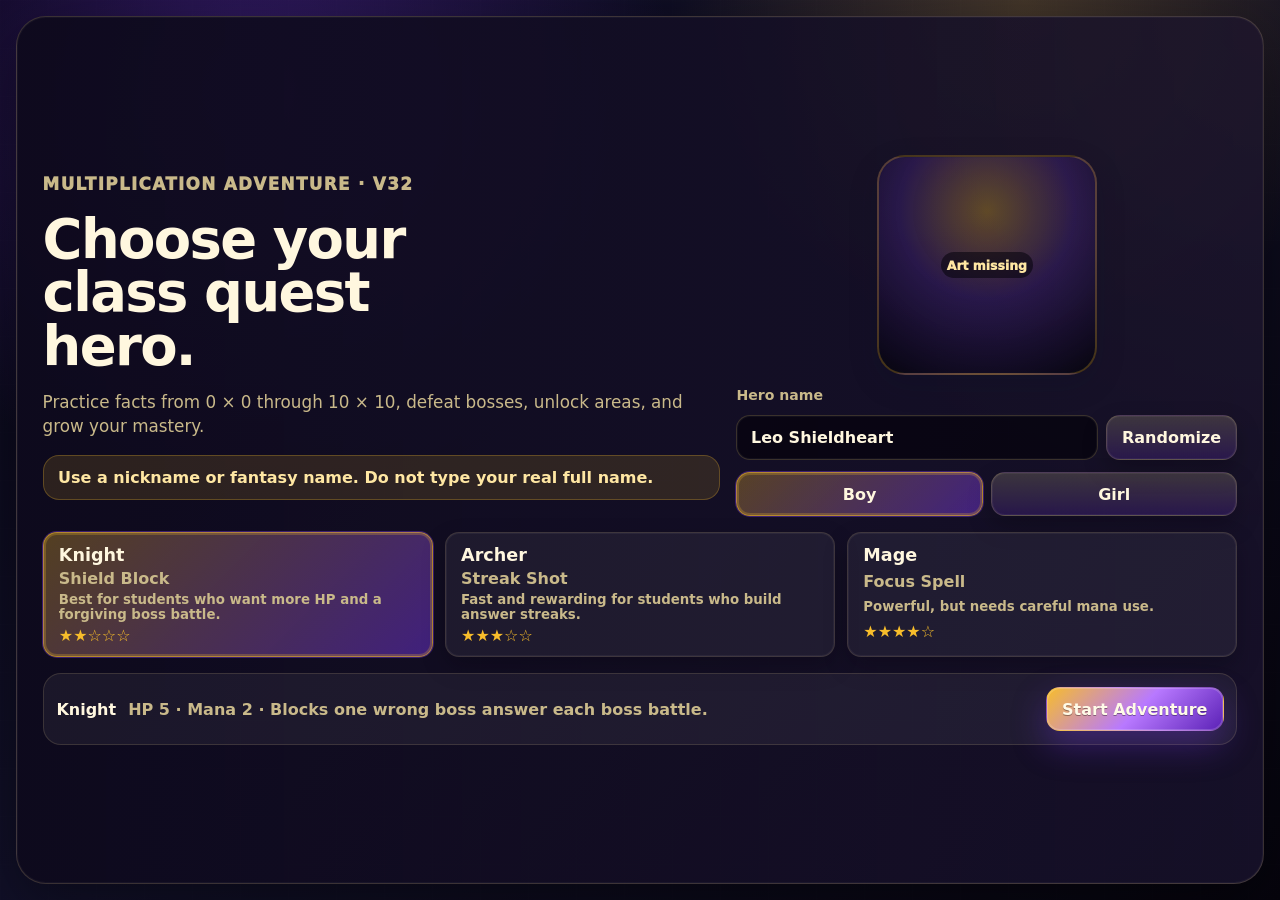
==== commit 79ffd124: "Add files via upload" ====
--- a/index.html
+++ b/index.html
@@ -4,15 +4,15 @@
   <meta charset="utf-8" />
   <meta name="viewport" content="width=device-width, initial-scale=1, viewport-fit=cover" />
   <title>Multiplication Adventure: Class Quest</title>
-  <link rel="stylesheet" href="css/styles.css?v=31" />
+  <link rel="stylesheet" href="css/styles.css?v=32" />
 </head>
 <body>
   <div id="app" aria-live="polite"></div>
   <div id="modal-root"></div>
 
-  <script src="data/gameData.js?v=31"></script>
-  <script src="js/storage.js?v=31"></script>
-  <script src="js/mastery.js?v=31"></script>
-  <script src="js/game.js?v=31"></script>
+  <script src="data/gameData.js?v=32"></script>
+  <script src="js/storage.js?v=32"></script>
+  <script src="js/mastery.js?v=32"></script>
+  <script src="js/game.js?v=32"></script>
 </body>
 </html>
--- a/css/styles.css
+++ b/css/styles.css
@@ -1258,3 +1258,571 @@
     margin-top: .38rem;
   }
 }
+
+/* v32 restoration: dark RPG shell, full-screen scaling, town graphics, and item preview */
+:root {
+  color-scheme: dark;
+  --ink: #fff7df;
+  --muted: #c9b98a;
+  --panel: rgba(22, 18, 38, 0.94);
+  --panel-strong: rgba(30, 23, 48, 0.98);
+  --line: rgba(255, 224, 150, 0.18);
+  --brand: #b879ff;
+  --brand-dark: #7c3aed;
+  --gold: #f7bd2b;
+  --green: #22c55e;
+  --red: #ef4444;
+  --purple: #a78bfa;
+  --blue-soft: rgba(96, 165, 250, 0.16);
+  --shadow: 0 22px 70px rgba(0, 0, 0, 0.45);
+}
+
+html,
+body {
+  color: var(--ink);
+  background:
+    radial-gradient(circle at 20% 10%, rgba(124, 58, 237, .35) 0, transparent 32%),
+    radial-gradient(circle at 80% 0%, rgba(247, 189, 43, .22) 0, transparent 26%),
+    linear-gradient(135deg, #080616 0%, #12112a 45%, #06040d 100%);
+}
+
+body::before {
+  content: '';
+  position: fixed;
+  inset: 0;
+  pointer-events: none;
+  background:
+    linear-gradient(rgba(255,255,255,.025) 1px, transparent 1px),
+    linear-gradient(90deg, rgba(255,255,255,.025) 1px, transparent 1px);
+  background-size: 48px 48px;
+  opacity: .35;
+  z-index: 0;
+}
+
+#app,
+#modal-root {
+  position: relative;
+  z-index: 1;
+}
+
+button {
+  background: linear-gradient(180deg, rgba(255, 237, 181, .17), rgba(124, 58, 237, .18));
+  color: var(--ink);
+  border: 1px solid rgba(255, 224, 150, .18);
+  box-shadow: inset 0 0 0 1px rgba(255,255,255,.05), 0 10px 24px rgba(0,0,0,.22);
+}
+
+button:hover:not(:disabled) {
+  box-shadow: inset 0 0 0 1px rgba(247, 189, 43, .35), 0 14px 30px rgba(0,0,0,.32);
+}
+
+.primary-btn,
+button.primary-btn {
+  background: linear-gradient(135deg, #f7bd2b, #b879ff 52%, #5b21b6);
+  color: #fffbe8;
+  text-shadow: 0 1px 0 rgba(0,0,0,.35);
+  box-shadow: 0 14px 34px rgba(124, 58, 237, .35), inset 0 0 0 1px rgba(255,255,255,.18);
+}
+
+.danger-btn,
+button.danger-btn {
+  background: linear-gradient(180deg, rgba(239, 68, 68, .28), rgba(127, 29, 29, .6));
+  color: #fee2e2;
+  border-color: rgba(248, 113, 113, .35);
+}
+
+.ghost {
+  background: rgba(255,255,255,.08);
+}
+
+.game-shell {
+  background:
+    radial-gradient(circle at top left, rgba(247,189,43,.13), transparent 28%),
+    radial-gradient(circle at top right, rgba(124,58,237,.2), transparent 30%);
+}
+
+.top-bar {
+  background: rgba(7, 5, 18, .88);
+  border-bottom: 1px solid rgba(255, 224, 150, .18);
+  box-shadow: 0 12px 34px rgba(0,0,0,.32);
+}
+
+.game-title {
+  color: #fff6d6;
+  text-shadow: 0 2px 12px rgba(247,189,43,.18);
+}
+
+.screen-label,
+.panel-card p,
+.hero-meta p,
+.field-label,
+.class-card span,
+.class-card small,
+.select-summary span,
+.summary-grid span,
+.shop-item-body p,
+.shop-meta,
+.area-content p,
+.quest-row span,
+.quest-row small,
+.modal-body p {
+  color: var(--muted);
+}
+
+.status-bar {
+  background: rgba(6, 4, 13, .96);
+  border-top: 1px solid rgba(255, 224, 150, .18);
+  box-shadow: 0 -14px 34px rgba(0,0,0,.32);
+}
+
+.status-pill,
+.meter-wrap {
+  background: rgba(255, 224, 150, .09);
+  border: 1px solid rgba(255, 224, 150, .13);
+}
+
+.panel-card,
+.area-card,
+.shop-card,
+.question-panel,
+.select-card,
+.summary-grid div,
+.mastery-summary div,
+.inventory-row {
+  background: linear-gradient(180deg, rgba(34, 27, 58, .96), rgba(16, 12, 32, .96));
+  border: 1px solid var(--line);
+  box-shadow: var(--shadow), inset 0 0 0 1px rgba(255,255,255,.035);
+}
+
+.panel-card h2,
+.panel-card h3,
+.select-card h1,
+.hero-meta h2,
+.shop-item-body h3,
+.area-content h3,
+.modal-card h2 {
+  color: #fff7df;
+}
+
+.panel-heading span,
+.coach-badge,
+.coin-chip,
+.round-stats span {
+  background: rgba(247, 189, 43, .15);
+  color: #ffe7a3;
+  border: 1px solid rgba(247, 189, 43, .18);
+}
+
+.mini-stats span,
+.quest-row,
+.class-card,
+.select-summary,
+.round-stats span,
+.summary-grid div,
+.mastery-summary div {
+  background: rgba(255, 255, 255, .055);
+  border-color: rgba(255, 224, 150, .14);
+}
+
+.privacy-warning {
+  background: rgba(247, 189, 43, .13);
+  color: #ffe7a3;
+  border-color: rgba(247, 189, 43, .26);
+}
+
+.name-row input {
+  background: rgba(6,4,13,.72);
+  color: var(--ink);
+  border-color: rgba(255,224,150,.2);
+  box-shadow: inset 0 0 0 1px rgba(255,255,255,.04);
+}
+
+.toggle-btn.active,
+.class-card.selected,
+.shop-tab.active {
+  background: linear-gradient(135deg, rgba(247,189,43,.30), rgba(124,58,237,.45));
+  border-color: rgba(247,189,43,.6);
+  box-shadow: inset 0 0 0 2px rgba(247,189,43,.24), 0 0 0 1px rgba(124,58,237,.4);
+  color: #fff7df;
+}
+
+.class-card em {
+  color: #f7bd2b;
+}
+
+.scroll-main,
+.combat-main,
+.shell-main {
+  min-height: 0;
+}
+
+.scroll-screen {
+  height: 100%;
+  min-height: 0;
+  overflow-y: auto;
+  overflow-x: hidden;
+  scrollbar-color: rgba(247,189,43,.55) rgba(255,255,255,.08);
+}
+
+.select-shell {
+  min-height: 100dvh;
+  align-items: stretch;
+  justify-items: stretch;
+  place-items: stretch;
+  padding: clamp(.5rem, 1.3vw, 1rem);
+}
+
+.select-card {
+  width: 100%;
+  min-height: calc(100dvh - clamp(1rem, 2.6vw, 2rem));
+  grid-template-columns: minmax(0, 1.15fr) minmax(280px, .85fr);
+  align-content: center;
+  background:
+    linear-gradient(90deg, rgba(14,10,29,.96), rgba(24,18,43,.88)),
+    radial-gradient(circle at top right, rgba(247,189,43,.2), transparent 36%);
+}
+
+.select-copy h1 {
+  max-width: 12ch;
+  color: #fff7df;
+}
+
+.select-copy p {
+  max-width: 62ch;
+}
+
+.select-portrait,
+.portrait-stage {
+  background: radial-gradient(circle at 50% 25%, rgba(247,189,43,.32), rgba(124,58,237,.18) 45%, rgba(5,4,12,.85));
+  border-color: rgba(247, 189, 43, .25);
+}
+
+.town-grid {
+  grid-template-columns: minmax(0, 1.35fr) minmax(300px, .65fr);
+}
+
+.town-scene {
+  min-height: clamp(240px, 34vh, 420px);
+  display: flex;
+  align-items: end;
+  overflow: hidden;
+  background-size: cover;
+  background-position: center;
+  position: relative;
+  border-color: rgba(247,189,43,.25);
+}
+
+.town-scene::after {
+  content: '';
+  position: absolute;
+  inset: auto 0 0 0;
+  height: 55%;
+  background: linear-gradient(0deg, rgba(8,5,18,.92), transparent);
+  pointer-events: none;
+}
+
+.town-scene-content {
+  position: relative;
+  z-index: 1;
+  max-width: 780px;
+}
+
+.town-scene-content h2 {
+  margin: .15rem 0 .35rem;
+  font-size: clamp(2rem, 4.5vw, 4rem);
+  line-height: .98;
+  color: #fff7df;
+  text-shadow: 0 6px 28px rgba(0,0,0,.52);
+}
+
+.town-scene-content p {
+  max-width: 62ch;
+  color: #ead9a2;
+  font-weight: 750;
+}
+
+.town-scene-actions {
+  display: flex;
+  flex-wrap: wrap;
+  gap: .55rem;
+  margin-top: .9rem;
+}
+
+.town-actions-card .panel-heading {
+  margin-bottom: .65rem;
+}
+
+.area-art {
+  border-bottom: 1px solid rgba(255,224,150,.16);
+}
+
+.shop-header {
+  background:
+    linear-gradient(90deg, rgba(22,18,38,.96), rgba(22,18,38,.74)),
+    radial-gradient(circle at right, rgba(247,189,43,.16), transparent 45%);
+}
+
+.shop-tab {
+  background: rgba(255,255,255,.075);
+  border-color: rgba(255,224,150,.14);
+}
+
+.shop-card {
+  cursor: pointer;
+  transition: transform .14s ease, border-color .14s ease, box-shadow .14s ease;
+}
+
+.shop-card:hover {
+  transform: translateY(-2px);
+  border-color: rgba(247,189,43,.42);
+}
+
+.item-icon {
+  background: radial-gradient(circle at 40% 25%, rgba(247,189,43,.32), rgba(124,58,237,.2) 46%, rgba(6,4,13,.88));
+  border-color: rgba(247,189,43,.18);
+}
+
+.mastery-table {
+  background: rgba(7,5,18,.95);
+}
+
+.mastery-table th {
+  background: rgba(247,189,43,.18);
+  color: #ffe7a3;
+}
+
+.mastery-table td {
+  color: #052e16;
+}
+
+.level-0 { background: rgba(255,255,255,.08) !important; color: #e5e7eb !important; }
+
+.battle-scene {
+  border-color: rgba(247,189,43,.22);
+}
+
+.question-panel {
+  background: linear-gradient(180deg, rgba(22,18,38,.97), rgba(10,7,22,.98));
+}
+
+.eyebrow {
+  color: #f7bd2b;
+}
+
+.choice-btn {
+  background: linear-gradient(180deg, rgba(255,255,255,.09), rgba(124,58,237,.16));
+  border-color: rgba(247,189,43,.18);
+  color: #fff7df;
+}
+
+.choice-btn:hover:not(:disabled) {
+  border-color: rgba(247,189,43,.5);
+}
+
+.modal-backdrop {
+  background: rgba(4, 3, 10, .72);
+}
+
+.modal-card {
+  background: linear-gradient(180deg, rgba(35, 27, 58, .98), rgba(12, 9, 25, .98));
+  border: 1px solid rgba(255,224,150,.22);
+  color: var(--ink);
+}
+
+.correct-card {
+  background: linear-gradient(180deg, rgba(10, 58, 31, .98), rgba(10, 32, 24, .98));
+  border-color: rgba(34,197,94,.48);
+}
+
+.correct-card h2,
+.correct-card p {
+  color: #dcfce7;
+}
+
+.equation-chip,
+.correction-box {
+  background: rgba(34,197,94,.16);
+  color: #dcfce7;
+  border: 1px solid rgba(34,197,94,.28);
+}
+
+.wrong-card .correction-box {
+  background: rgba(239,68,68,.16);
+  color: #fecaca;
+  border-color: rgba(239,68,68,.28);
+}
+
+.preview-modal {
+  width: min(760px, 100%);
+}
+
+.preview-grid {
+  display: grid;
+  grid-template-columns: minmax(190px, .72fr) minmax(0, 1fr);
+  gap: 1rem;
+  align-items: center;
+}
+
+.preview-visual {
+  display: grid;
+  place-items: center;
+  min-height: 230px;
+  padding: .75rem;
+  border-radius: 22px;
+  background: radial-gradient(circle at 50% 25%, rgba(247,189,43,.22), rgba(124,58,237,.14) 45%, rgba(255,255,255,.04));
+  border: 1px solid rgba(255,224,150,.15);
+}
+
+.preview-icon .item-icon {
+  width: 150px;
+  height: 150px;
+}
+
+.preview-portrait-stage {
+  width: 180px;
+  height: 180px;
+}
+
+.preview-battle-card,
+.preview-portrait-card {
+  display: grid;
+  justify-items: center;
+  gap: .45rem;
+}
+
+.preview-battle-card small,
+.preview-portrait-card small {
+  color: var(--muted);
+  font-weight: 850;
+}
+
+.preview-hero-stage {
+  width: min(240px, 55vw);
+  aspect-ratio: 1 / 1;
+  position: relative;
+  overflow: hidden;
+  display: grid;
+  place-items: center;
+}
+
+.preview-battle-hero {
+  position: relative;
+  z-index: 2;
+  width: 100%;
+  height: 100%;
+  object-fit: contain;
+  filter: drop-shadow(0 16px 24px rgba(0,0,0,.32));
+}
+
+.preview-copy p {
+  color: var(--muted);
+}
+
+.preview-status {
+  display: inline-block;
+  margin: 0 0 .5rem;
+  padding: .4rem .6rem;
+  border-radius: 999px;
+  background: rgba(247,189,43,.15);
+  color: #ffe7a3 !important;
+  border: 1px solid rgba(247,189,43,.18);
+  font-weight: 900;
+}
+
+.preview-price {
+  display: inline-flex;
+  align-items: baseline;
+  gap: .35rem;
+  margin-left: .5rem;
+  color: #fff7df;
+}
+
+.preview-price strong {
+  font-size: 1.6rem;
+  color: #f7bd2b;
+}
+
+.preview-detail-row {
+  display: grid;
+  grid-template-columns: 110px minmax(0, 1fr);
+  gap: .5rem;
+  padding: .48rem 0;
+  border-top: 1px solid rgba(255,224,150,.12);
+}
+
+.preview-detail-row span {
+  color: var(--muted);
+  font-weight: 850;
+}
+
+.preview-note {
+  font-size: .9rem;
+  font-weight: 850;
+  color: #ffe7a3 !important;
+}
+
+.broken-asset {
+  display: none !important;
+}
+
+.asset-missing::after {
+  content: 'Art missing';
+  color: #ffe7a3;
+  font-size: .78rem;
+  font-weight: 950;
+  text-align: center;
+  padding: .35rem;
+  border-radius: 999px;
+  background: rgba(6,4,13,.58);
+}
+
+.battle-hero-wrap.asset-missing::after,
+.opponent-wrap.asset-missing::after,
+.preview-hero-stage.asset-missing::after {
+  content: 'Hero art missing';
+  align-self: center;
+  justify-self: center;
+}
+
+@media (max-width: 980px) {
+  .town-grid {
+    grid-template-columns: 1fr;
+  }
+
+  .select-card {
+    grid-template-columns: 1fr;
+  }
+
+  .select-copy h1 {
+    max-width: none;
+  }
+}
+
+@media (max-width: 700px) {
+  .preview-grid {
+    grid-template-columns: 1fr;
+  }
+
+  .preview-visual {
+    min-height: 190px;
+  }
+
+  .town-scene {
+    min-height: 300px;
+  }
+}
+
+@media (max-height: 720px) and (orientation: landscape) {
+  .select-card {
+    min-height: auto;
+  }
+
+  .select-copy h1 {
+    font-size: clamp(1.8rem, 4vw, 2.8rem);
+  }
+
+  .select-portrait {
+    width: min(165px, 34vw);
+    height: min(165px, 34vw);
+  }
+}
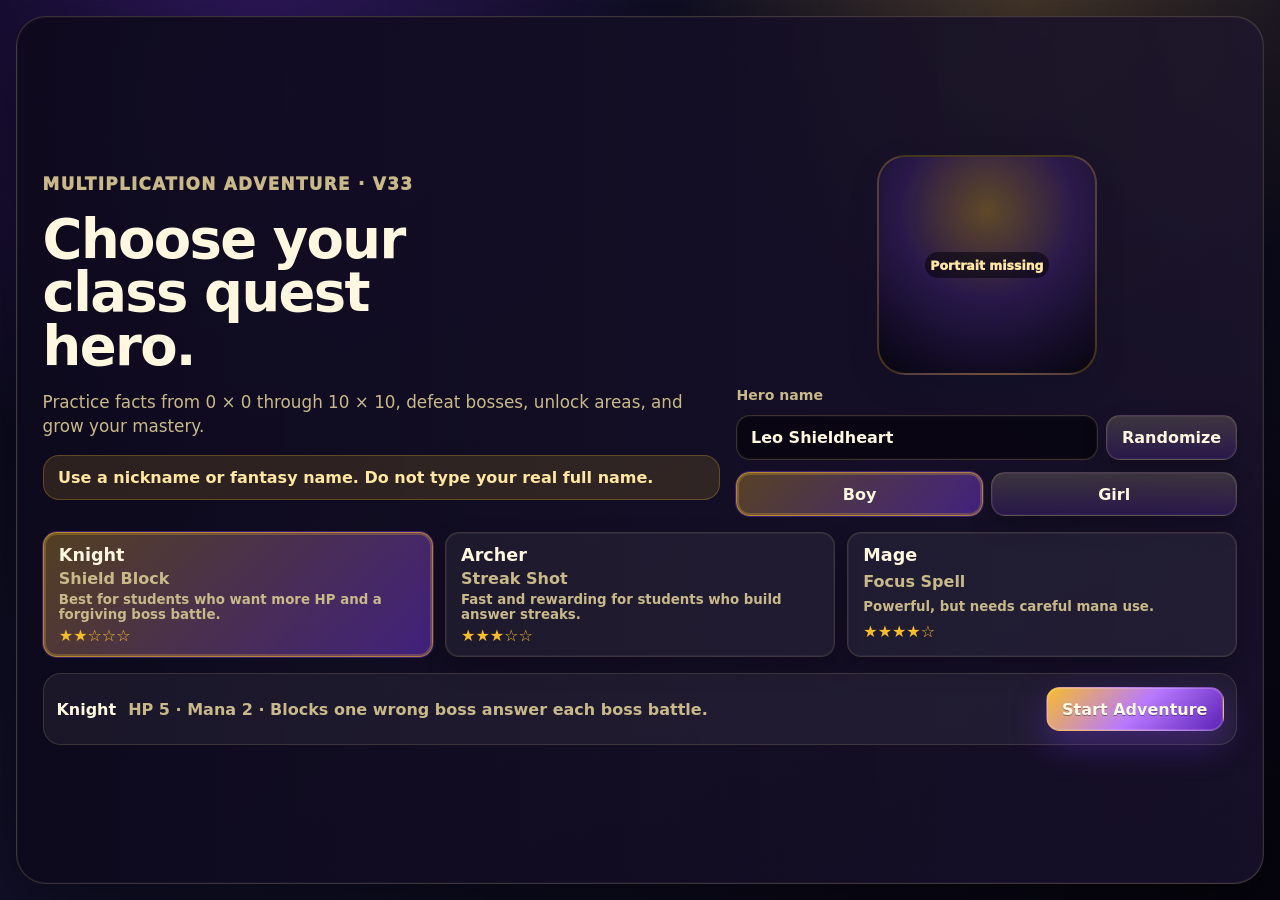
==== commit ccc4e2c8: "Add files via upload" ====
--- a/index.html
+++ b/index.html
@@ -4,15 +4,15 @@
   <meta charset="utf-8" />
   <meta name="viewport" content="width=device-width, initial-scale=1, viewport-fit=cover" />
   <title>Multiplication Adventure: Class Quest</title>
-  <link rel="stylesheet" href="css/styles.css?v=32" />
+  <link rel="stylesheet" href="css/styles.css?v=33" />
 </head>
 <body>
   <div id="app" aria-live="polite"></div>
   <div id="modal-root"></div>
 
-  <script src="data/gameData.js?v=32"></script>
-  <script src="js/storage.js?v=32"></script>
-  <script src="js/mastery.js?v=32"></script>
-  <script src="js/game.js?v=32"></script>
+  <script src="data/gameData.js?v=33"></script>
+  <script src="js/storage.js?v=33"></script>
+  <script src="js/mastery.js?v=33"></script>
+  <script src="js/game.js?v=33"></script>
 </body>
 </html>
--- a/css/styles.css
+++ b/css/styles.css
@@ -1826,3 +1826,193 @@
     height: min(165px, 34vw);
   }
 }
+
+/* v33 correction: combat side panel and precise missing-art labels */
+.combat-grid {
+  height: 100%;
+  min-height: 0;
+  display: grid;
+  grid-template-columns: minmax(0, 1fr) minmax(260px, 350px);
+  gap: .65rem;
+  overflow: hidden;
+}
+
+.combat-grid > .battle-layout {
+  min-width: 0;
+  min-height: 0;
+}
+
+.combat-side {
+  min-height: 0;
+  overflow: hidden;
+  display: grid;
+  grid-template-rows: auto auto minmax(0, 1fr);
+  gap: .55rem;
+}
+
+.combat-side .panel-card {
+  padding: .72rem;
+}
+
+.combat-side .hero-panel {
+  grid-template-columns: 74px minmax(0, 1fr);
+  gap: .65rem;
+}
+
+.combat-side .portrait-stage {
+  width: 74px;
+  height: 74px;
+  border-radius: 18px;
+}
+
+.combat-side .hero-meta h2 {
+  font-size: 1rem;
+  line-height: 1.08;
+}
+
+.combat-side .hero-meta p,
+.combat-side .mini-stats,
+.combat-side .hero-buttons {
+  font-size: .72rem;
+}
+
+.combat-side .mini-stats {
+  gap: .32rem;
+}
+
+.combat-side .mini-stats span {
+  padding: .25rem .4rem;
+  font-size: .68rem;
+}
+
+.combat-side .hero-buttons button {
+  padding: .34rem .45rem;
+  border-radius: 10px;
+  font-size: .68rem;
+}
+
+.combat-side .coach-panel p {
+  margin: .32rem 0 0;
+  font-size: .83rem;
+  line-height: 1.22;
+}
+
+.combat-side .coach-detail {
+  font-size: .78rem;
+}
+
+.combat-side .quest-panel {
+  overflow: hidden;
+}
+
+.combat-side .quest-list {
+  overflow: hidden;
+  gap: .34rem;
+}
+
+.combat-side .quest-row {
+  grid-template-columns: minmax(0, 1fr) auto;
+  padding: .42rem;
+  gap: .3rem;
+}
+
+.combat-side .quest-row strong {
+  font-size: .76rem;
+}
+
+.combat-side .quest-row span,
+.combat-side .quest-row small {
+  font-size: .66rem;
+}
+
+.combat-side .quest-row button {
+  grid-column: 2;
+  grid-row: 1 / span 2;
+  padding: .28rem .38rem;
+  font-size: .64rem;
+}
+
+.asset-missing::after {
+  content: attr(data-missing-label);
+}
+
+.battle-hero-wrap.asset-missing::after,
+.opponent-wrap.asset-missing::after,
+.preview-hero-stage.asset-missing::after {
+  content: attr(data-missing-label);
+}
+
+@media (max-width: 1100px) {
+  .combat-grid {
+    grid-template-columns: minmax(0, 1fr) minmax(220px, 280px);
+  }
+
+  .combat-side .hero-panel {
+    grid-template-columns: 58px minmax(0, 1fr);
+  }
+
+  .combat-side .portrait-stage {
+    width: 58px;
+    height: 58px;
+  }
+}
+
+@media (max-width: 860px) {
+  .combat-grid {
+    grid-template-columns: 1fr;
+    grid-template-rows: minmax(0, 1fr) auto;
+  }
+
+  .combat-side {
+    grid-template-columns: minmax(0, 1fr) minmax(0, 1fr);
+    grid-template-rows: auto;
+    overflow: hidden;
+  }
+
+  .combat-side .hero-panel {
+    display: none;
+  }
+
+  .combat-side .quest-panel {
+    display: none;
+  }
+
+  .combat-side .coach-panel {
+    min-width: 0;
+  }
+}
+
+@media (max-height: 700px) and (orientation: landscape) {
+  .combat-grid {
+    grid-template-columns: minmax(0, 1fr) minmax(220px, 300px);
+    gap: .45rem;
+  }
+
+  .combat-side {
+    gap: .38rem;
+  }
+
+  .combat-side .panel-card {
+    padding: .5rem;
+  }
+
+  .combat-side .hero-panel {
+    grid-template-columns: 52px minmax(0, 1fr);
+  }
+
+  .combat-side .portrait-stage {
+    width: 52px;
+    height: 52px;
+  }
+
+  .combat-side .coach-panel p,
+  .combat-side .quest-row strong {
+    font-size: .7rem;
+  }
+
+  .combat-side .coach-detail,
+  .combat-side .quest-row span,
+  .combat-side .quest-row small {
+    font-size: .62rem;
+  }
+}
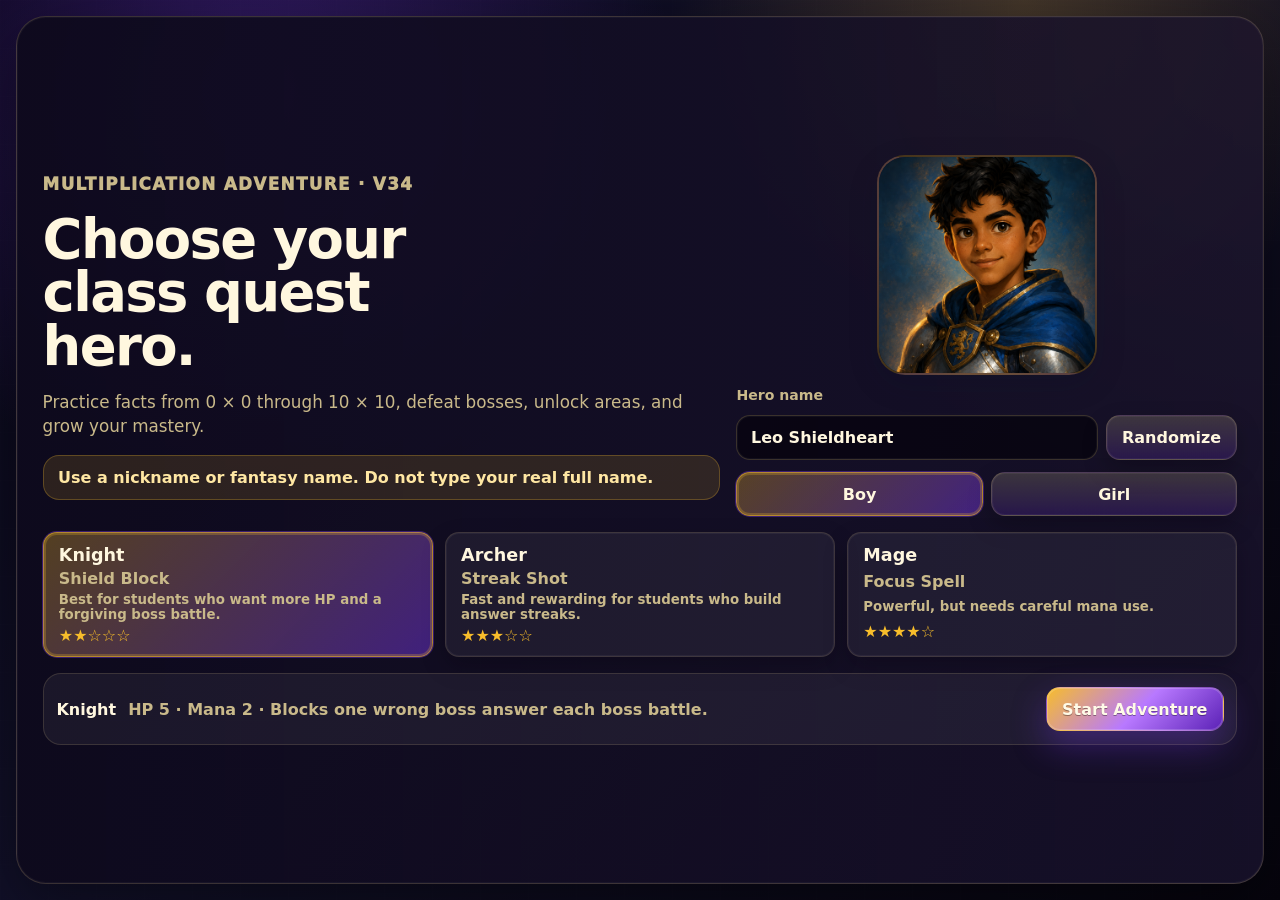
==== commit 62350020: "Add files via upload" ====
--- a/index.html
+++ b/index.html
@@ -4,15 +4,15 @@
   <meta charset="utf-8" />
   <meta name="viewport" content="width=device-width, initial-scale=1, viewport-fit=cover" />
   <title>Multiplication Adventure: Class Quest</title>
-  <link rel="stylesheet" href="css/styles.css?v=33" />
+  <link rel="stylesheet" href="css/styles.css?v=34" />
 </head>
 <body>
   <div id="app" aria-live="polite"></div>
   <div id="modal-root"></div>
 
-  <script src="data/gameData.js?v=33"></script>
-  <script src="js/storage.js?v=33"></script>
-  <script src="js/mastery.js?v=33"></script>
-  <script src="js/game.js?v=33"></script>
+  <script src="data/gameData.js?v=34"></script>
+  <script src="js/storage.js?v=34"></script>
+  <script src="js/mastery.js?v=34"></script>
+  <script src="js/game.js?v=34"></script>
 </body>
 </html>
--- a/css/styles.css
+++ b/css/styles.css
@@ -1827,7 +1827,7 @@
   }
 }
 
-/* v33 correction: combat side panel and precise missing-art labels */
+/* v34 correction: combat side panel and precise missing-art labels */
 .combat-grid {
   height: 100%;
   min-height: 0;
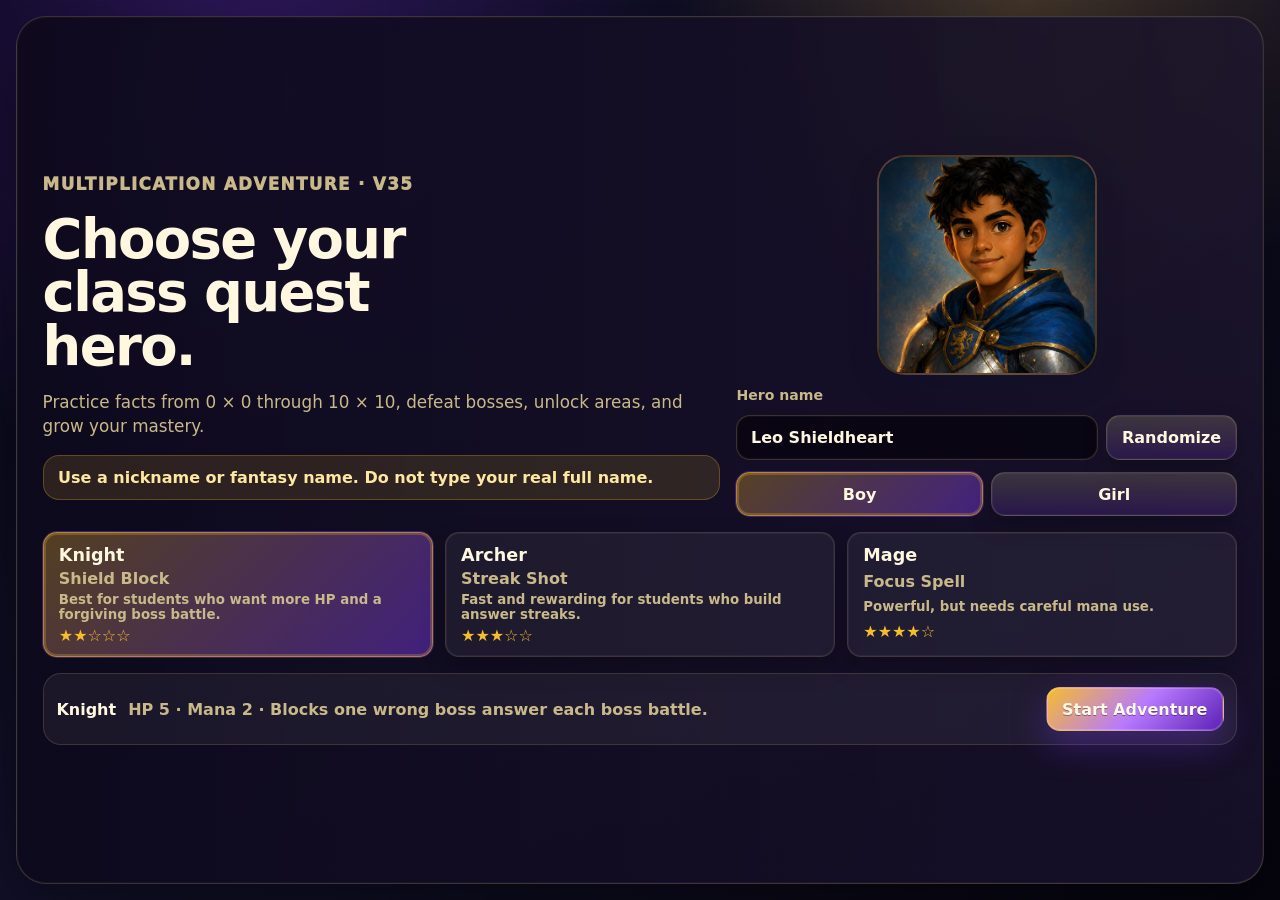
==== commit a31ef180: "Add files via upload" ====
--- a/index.html
+++ b/index.html
@@ -4,15 +4,16 @@
   <meta charset="utf-8" />
   <meta name="viewport" content="width=device-width, initial-scale=1, viewport-fit=cover" />
   <title>Multiplication Adventure: Class Quest</title>
-  <link rel="stylesheet" href="css/styles.css?v=34" />
+  <link rel="stylesheet" href="css/styles.css?v=35" />
 </head>
 <body>
   <div id="app" aria-live="polite"></div>
   <div id="modal-root"></div>
 
-  <script src="data/gameData.js?v=34"></script>
-  <script src="js/storage.js?v=34"></script>
-  <script src="js/mastery.js?v=34"></script>
-  <script src="js/game.js?v=34"></script>
+  <script src="data/assetManifest.js?v=35"></script>
+  <script src="data/gameData.js?v=35"></script>
+  <script src="js/storage.js?v=35"></script>
+  <script src="js/mastery.js?v=35"></script>
+  <script src="js/game.js?v=35"></script>
 </body>
 </html>
--- a/css/styles.css
+++ b/css/styles.css
@@ -1259,7 +1259,7 @@
   }
 }
 
-/* v32 restoration: dark RPG shell, full-screen scaling, town graphics, and item preview */
+/* v35: canonical assets, stronger town hub, static aura icons, and cropped aura frame rendering */
 :root {
   color-scheme: dark;
   --ink: #fff7df;
@@ -2016,3 +2016,147 @@
     font-size: .62rem;
   }
 }
+
+
+/* v35 visual restoration and aura safety */
+.town-scene-expanded {
+  min-height: clamp(420px, 58vh, 740px);
+  align-items: end;
+}
+
+.town-location-grid {
+  display: grid;
+  grid-template-columns: repeat(4, minmax(150px, 1fr));
+  gap: .75rem;
+  margin-top: 1rem;
+}
+
+.town-location-card {
+  min-height: 128px;
+  align-content: end;
+  justify-items: start;
+  text-align: left;
+  background-size: cover;
+  background-position: center;
+  border-radius: 18px;
+  padding: .9rem;
+  position: relative;
+  overflow: hidden;
+}
+
+.town-location-card span,
+.town-location-card small {
+  position: relative;
+  z-index: 1;
+  display: block;
+}
+
+.town-location-card span {
+  font-size: 1.05rem;
+  font-weight: 950;
+}
+
+.town-location-card small {
+  margin-top: .18rem;
+  color: #ead9a2;
+  font-weight: 800;
+}
+
+.town-location-card:not([style]) {
+  background:
+    linear-gradient(rgba(18,12,36,.28), rgba(18,12,36,.88)),
+    radial-gradient(circle at 30% 15%, rgba(247,189,43,.22), transparent 42%),
+    linear-gradient(135deg, rgba(124,58,237,.35), rgba(6,4,13,.9));
+}
+
+.shop-header-v35 {
+  display: grid;
+  grid-template-columns: auto minmax(0, 1fr) auto;
+}
+
+.shop-header-icon {
+  width: 54px;
+  height: 54px;
+  display: grid;
+  place-items: center;
+  border-radius: 16px;
+  background: rgba(247,189,43,.12);
+  border: 1px solid rgba(247,189,43,.18);
+}
+
+.shop-header-icon img {
+  width: 72%;
+  height: 72%;
+  object-fit: contain;
+}
+
+.aura-icon-tile {
+  background:
+    radial-gradient(circle at 50% 50%, rgba(247,189,43,.18), transparent 54%),
+    linear-gradient(135deg, rgba(21,15,39,.95), rgba(68,39,105,.72));
+}
+
+.aura-icon-img {
+  width: 100% !important;
+  height: 100% !important;
+  object-fit: contain !important;
+}
+
+.battle-aura-viewport,
+.one-frame-aura-viewport {
+  position: absolute;
+  inset: 0;
+  overflow: hidden;
+  z-index: 1;
+  pointer-events: none;
+}
+
+.battle-aura-sheet {
+  width: 1000%;
+  height: 100%;
+  background-repeat: no-repeat;
+  background-size: 100% 100%;
+  transform: translateX(0);
+}
+
+.aura-animated-sheet {
+  animation: auraPulse 1s steps(10) infinite;
+}
+
+.aura-one-frame {
+  animation: none !important;
+  transform: translateX(0) !important;
+}
+
+.preview-hero-stage .battle-aura-viewport {
+  width: 100%;
+  height: 100%;
+}
+
+.battle-hero-wrap.asset-missing::after,
+.opponent-wrap.asset-missing::after,
+.preview-hero-stage.asset-missing::after {
+  content: attr(data-missing-label);
+}
+
+@media (max-width: 1080px) {
+  .town-location-grid {
+    grid-template-columns: repeat(2, minmax(0, 1fr));
+  }
+}
+
+@media (max-width: 620px) {
+  .town-location-grid {
+    grid-template-columns: 1fr;
+  }
+  .town-scene-expanded {
+    min-height: 560px;
+  }
+  .shop-header-v35 {
+    grid-template-columns: auto minmax(0, 1fr);
+  }
+  .shop-header-v35 .coin-chip {
+    grid-column: 1 / -1;
+    justify-self: start;
+  }
+}
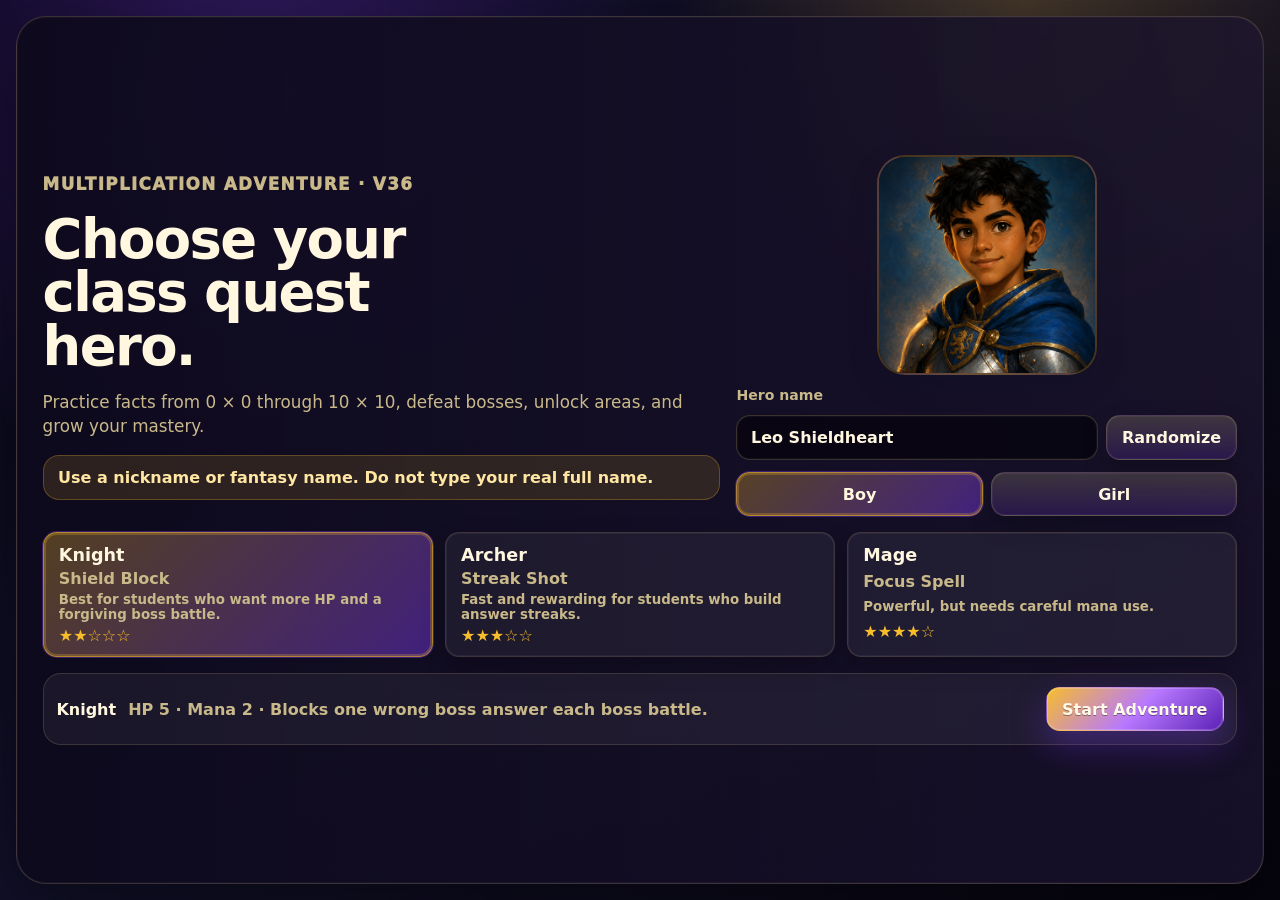
==== commit 93aca76b: "Add files via upload" ====
--- a/index.html
+++ b/index.html
@@ -4,16 +4,16 @@
   <meta charset="utf-8" />
   <meta name="viewport" content="width=device-width, initial-scale=1, viewport-fit=cover" />
   <title>Multiplication Adventure: Class Quest</title>
-  <link rel="stylesheet" href="css/styles.css?v=35" />
+  <link rel="stylesheet" href="css/styles.css?v=36" />
 </head>
 <body>
   <div id="app" aria-live="polite"></div>
   <div id="modal-root"></div>
 
-  <script src="data/assetManifest.js?v=35"></script>
-  <script src="data/gameData.js?v=35"></script>
-  <script src="js/storage.js?v=35"></script>
-  <script src="js/mastery.js?v=35"></script>
-  <script src="js/game.js?v=35"></script>
+  <script src="data/assetManifest.js?v=36"></script>
+  <script src="data/gameData.js?v=36"></script>
+  <script src="js/storage.js?v=36"></script>
+  <script src="js/mastery.js?v=36"></script>
+  <script src="js/game.js?v=36"></script>
 </body>
 </html>
--- a/css/styles.css
+++ b/css/styles.css
@@ -1259,7 +1259,7 @@
   }
 }
 
-/* v35: canonical assets, stronger town hub, static aura icons, and cropped aura frame rendering */
+/* v36: canonical assets, stronger town hub, static aura icons, and cropped aura frame rendering */
 :root {
   color-scheme: dark;
   --ink: #fff7df;
@@ -2018,7 +2018,7 @@
 }
 
 
-/* v35 visual restoration and aura safety */
+/* v36 visual restoration and aura safety */
 .town-scene-expanded {
   min-height: clamp(420px, 58vh, 740px);
   align-items: end;
@@ -2069,7 +2069,7 @@
     linear-gradient(135deg, rgba(124,58,237,.35), rgba(6,4,13,.9));
 }
 
-.shop-header-v35 {
+.shop-header-v36 {
   display: grid;
   grid-template-columns: auto minmax(0, 1fr) auto;
 }
@@ -2152,11 +2152,125 @@
   .town-scene-expanded {
     min-height: 560px;
   }
-  .shop-header-v35 {
+  .shop-header-v36 {
     grid-template-columns: auto minmax(0, 1fr);
   }
-  .shop-header-v35 .coin-chip {
+  .shop-header-v36 .coin-chip {
     grid-column: 1 / -1;
     justify-self: start;
   }
 }
+
+/* v36 fixes: town card icons, cropped animated aura viewport, visible area progress, pets, and shop consistency */
+.town-icon-location {
+  display: grid;
+  grid-template-rows: auto auto auto;
+  gap: .35rem;
+  min-height: 128px;
+  background:
+    linear-gradient(rgba(18,12,36,.28), rgba(18,12,36,.88)),
+    radial-gradient(circle at 28% 20%, rgba(247,189,43,.26), transparent 42%),
+    linear-gradient(135deg, rgba(124,58,237,.35), rgba(6,4,13,.9)) !important;
+}
+.town-card-icon {
+  width: 46px;
+  height: 46px;
+  border-radius: 14px;
+  display: grid !important;
+  place-items: center;
+  background: rgba(247,189,43,.14);
+  border: 1px solid rgba(247,189,43,.22);
+  box-shadow: 0 10px 28px rgba(0,0,0,.22);
+}
+.town-card-icon img {
+  width: 72%;
+  height: 72%;
+  object-fit: contain;
+}
+.area-progress-panel {
+  display: grid;
+  gap: .35rem;
+  margin: .65rem 0 .75rem;
+  padding: .65rem .75rem;
+  border-radius: 16px;
+  background: rgba(255,255,255,.055);
+  border: 1px solid rgba(247,189,43,.18);
+}
+.area-progress-copy {
+  display: flex;
+  justify-content: space-between;
+  gap: .65rem;
+  align-items: baseline;
+  font-weight: 900;
+}
+.area-progress-copy span,
+.area-progress-panel small {
+  color: #e9dcaa;
+  font-size: .82rem;
+  font-weight: 800;
+}
+.area-progress-bar {
+  height: 9px;
+  border-radius: 999px;
+  overflow: hidden;
+  background: rgba(255,255,255,.13);
+}
+.area-progress-bar b {
+  display: block;
+  height: 100%;
+  border-radius: inherit;
+  background: linear-gradient(90deg, #f7bd2b, #a855f7);
+}
+.boss-progress-panel .area-progress-bar b {
+  background: linear-gradient(90deg, #fb7185, #f97316);
+}
+.battle-aura-viewport.aura-frame-viewport,
+.preview-hero-stage .battle-aura-viewport.aura-frame-viewport {
+  position: absolute;
+  inset: 0;
+  overflow: hidden;
+  z-index: 1;
+  pointer-events: none;
+  width: 100%;
+  height: 100%;
+}
+.battle-aura-sheet.aura-sprite-runner {
+  width: 100%;
+  height: 100%;
+  background-repeat: no-repeat;
+  background-size: 1000% 100%;
+  background-position: 0% 50%;
+  animation: auraFrameCycle 950ms steps(10) infinite;
+  transform: none !important;
+}
+@keyframes auraFrameCycle {
+  from { background-position: 0% 50%; }
+  to { background-position: 100% 50%; }
+}
+.preview-hero-stage .preview-aura-layer .aura-sprite-runner,
+.battle-aura-layer .aura-sprite-runner {
+  animation: auraFrameCycle 950ms steps(10) infinite;
+}
+.preview-battle-card small {
+  display: block;
+  text-align: center;
+  margin-top: .35rem;
+  color: #e9dcaa;
+  font-weight: 900;
+}
+.shop-tab[data-category="pet"] {
+  border-color: rgba(247,189,43,.28);
+}
+.portrait-pet {
+  position: absolute;
+  right: -10px;
+  bottom: -8px;
+  width: 42%;
+  height: 42%;
+  object-fit: contain;
+  z-index: 4;
+  filter: drop-shadow(0 8px 10px rgba(0,0,0,.25));
+}
+@media (max-width: 720px) {
+  .area-progress-copy { flex-direction: column; gap: .15rem; }
+}
